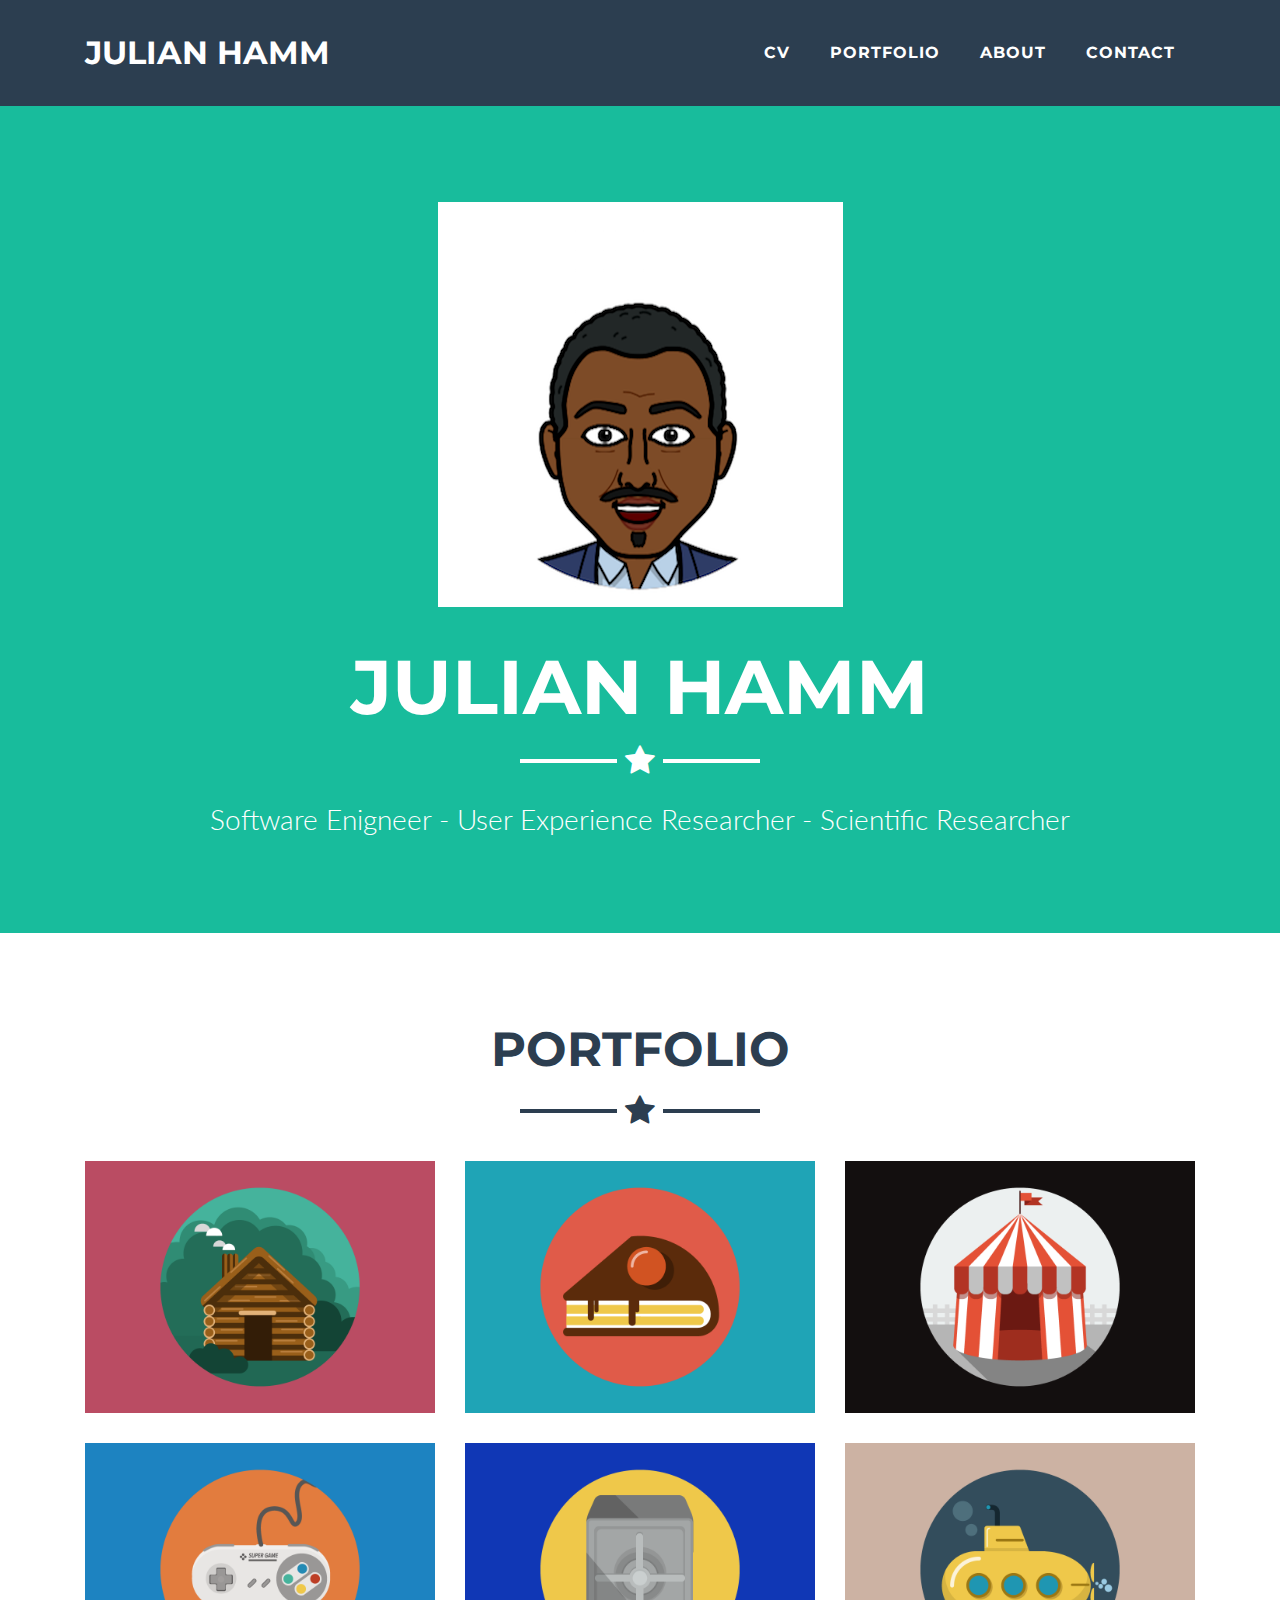
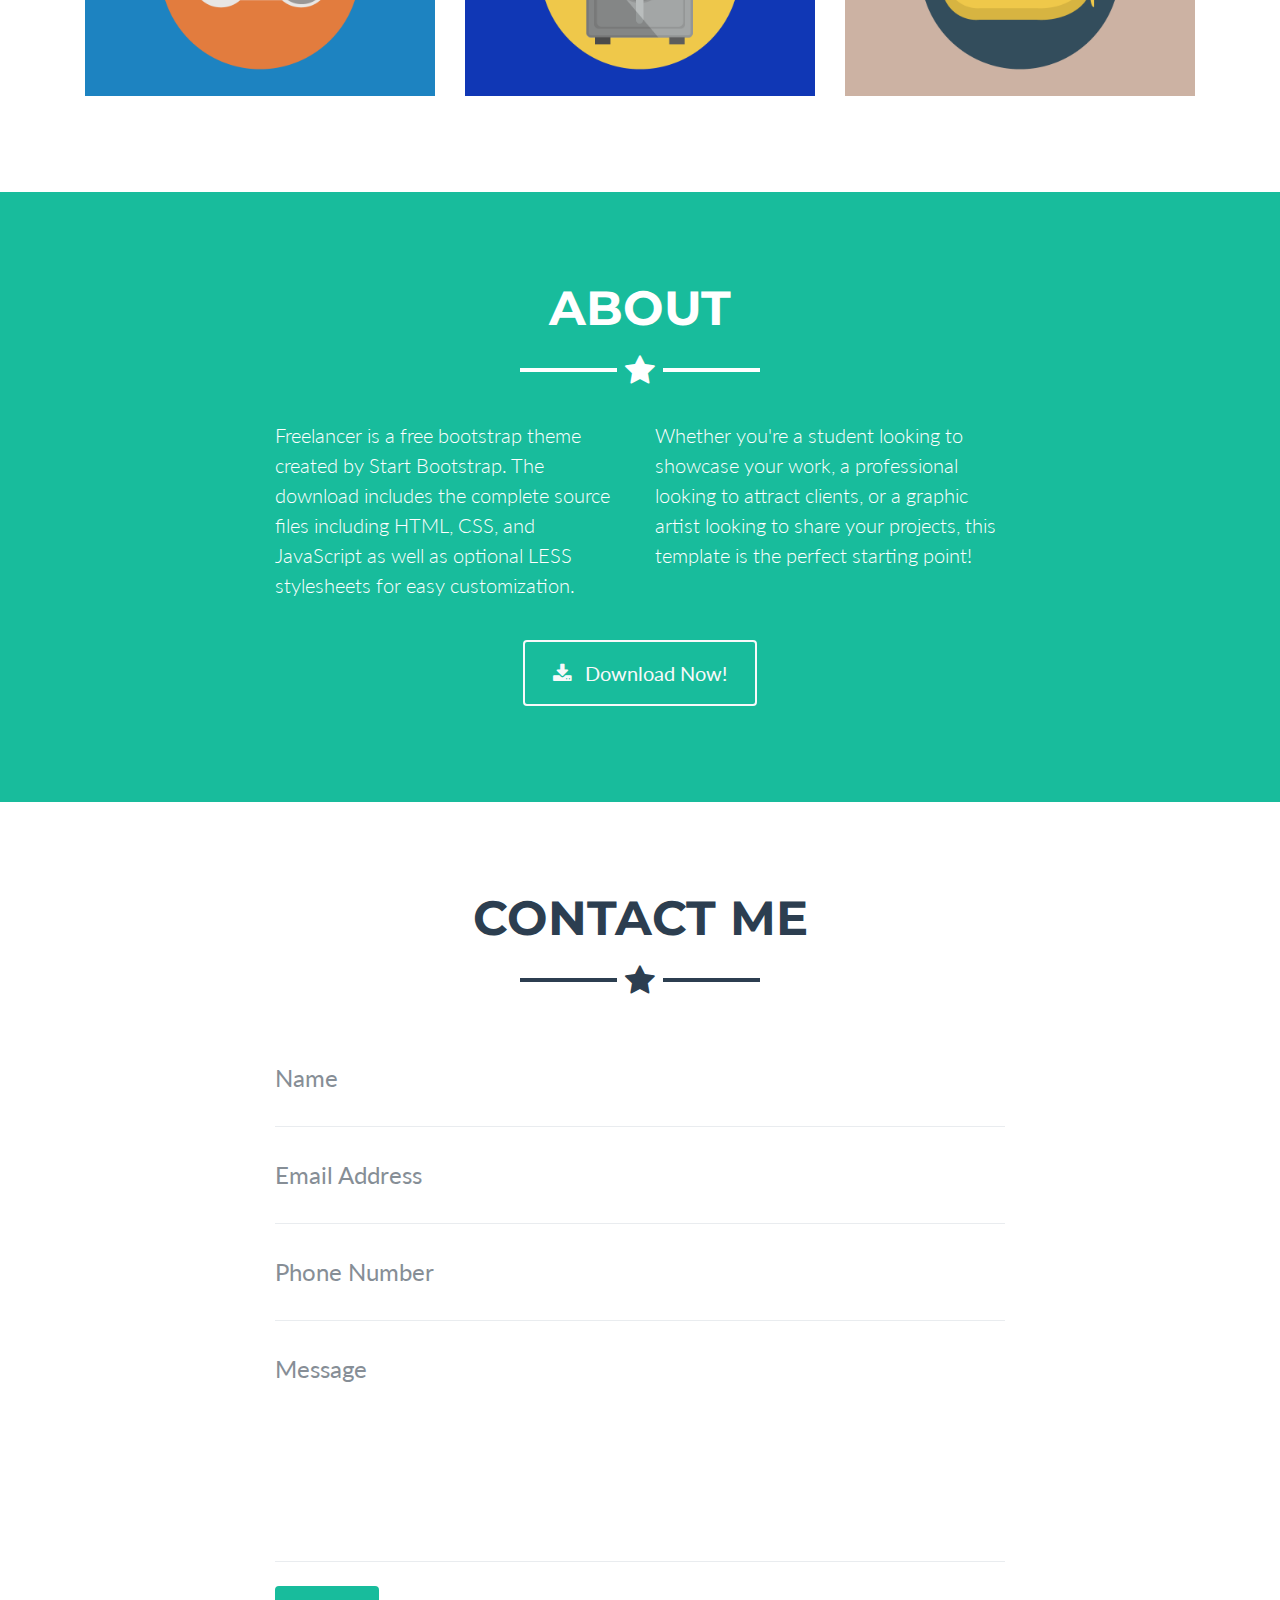
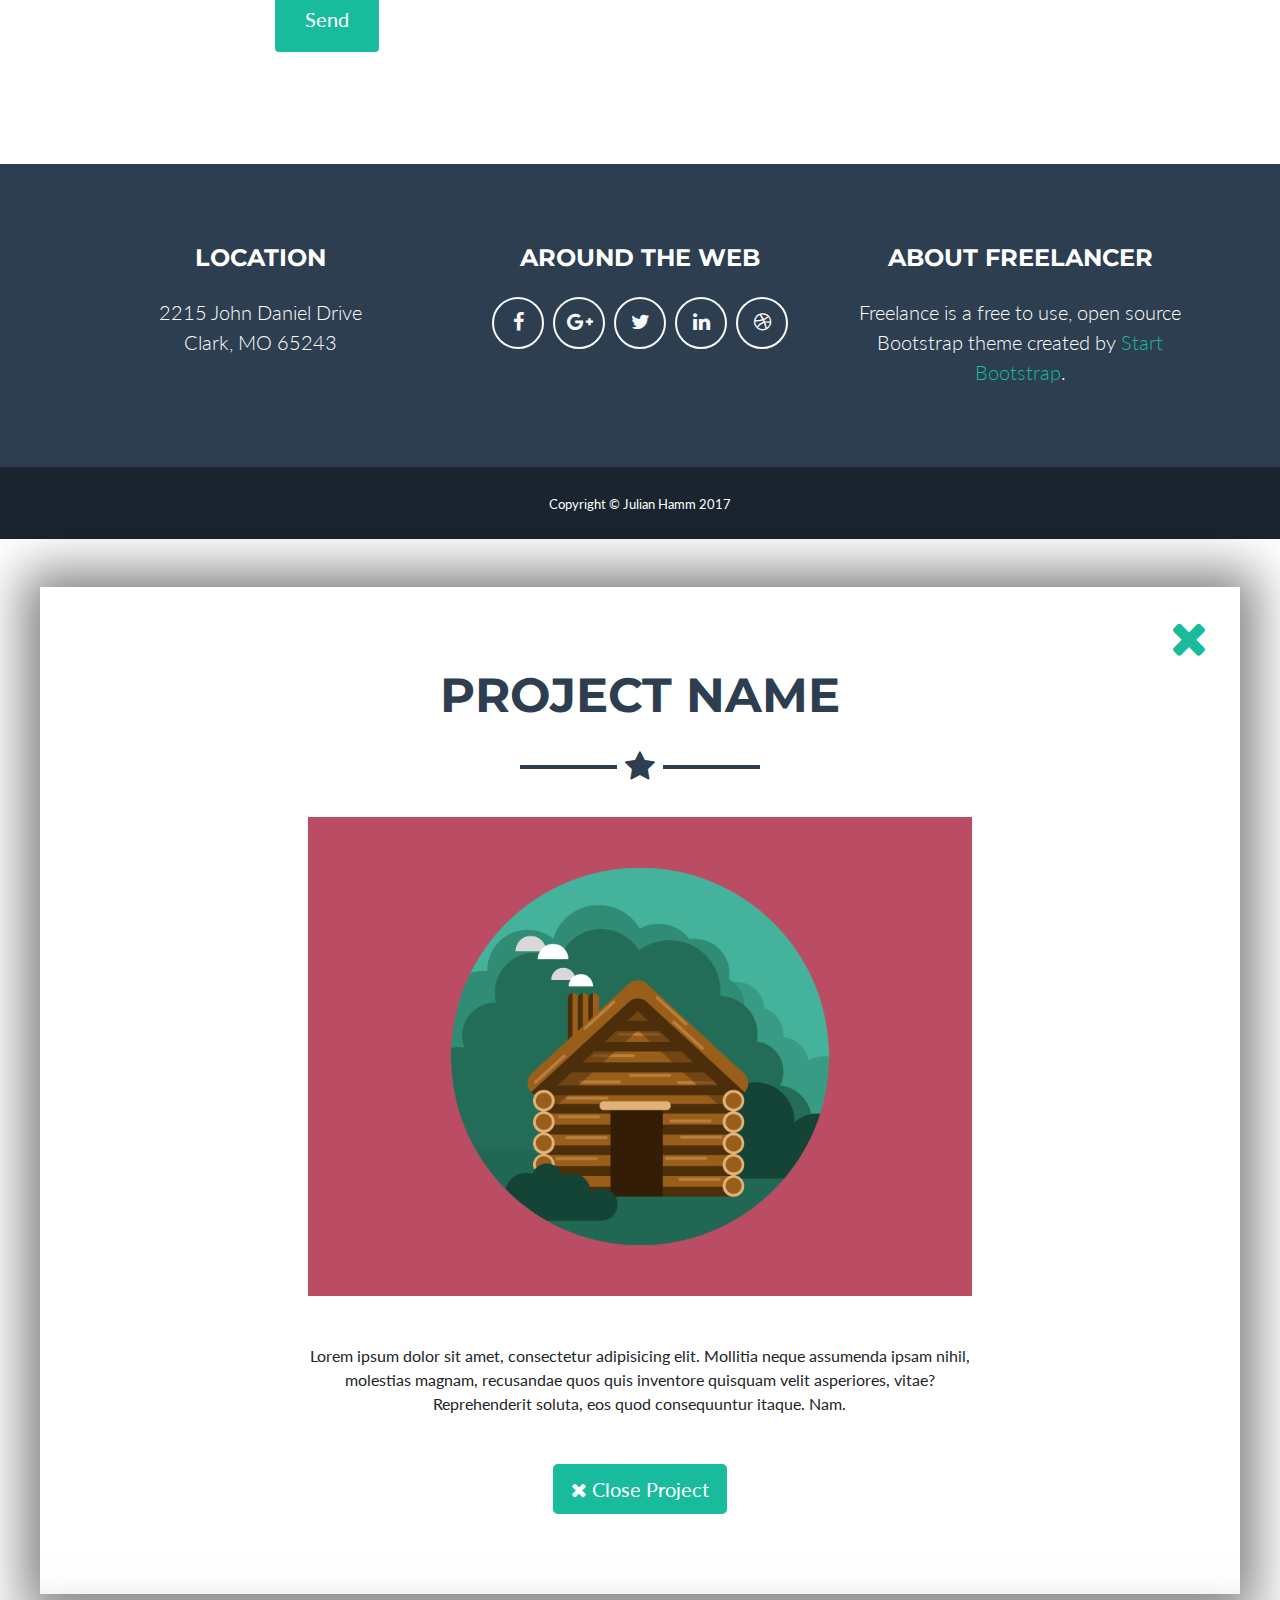
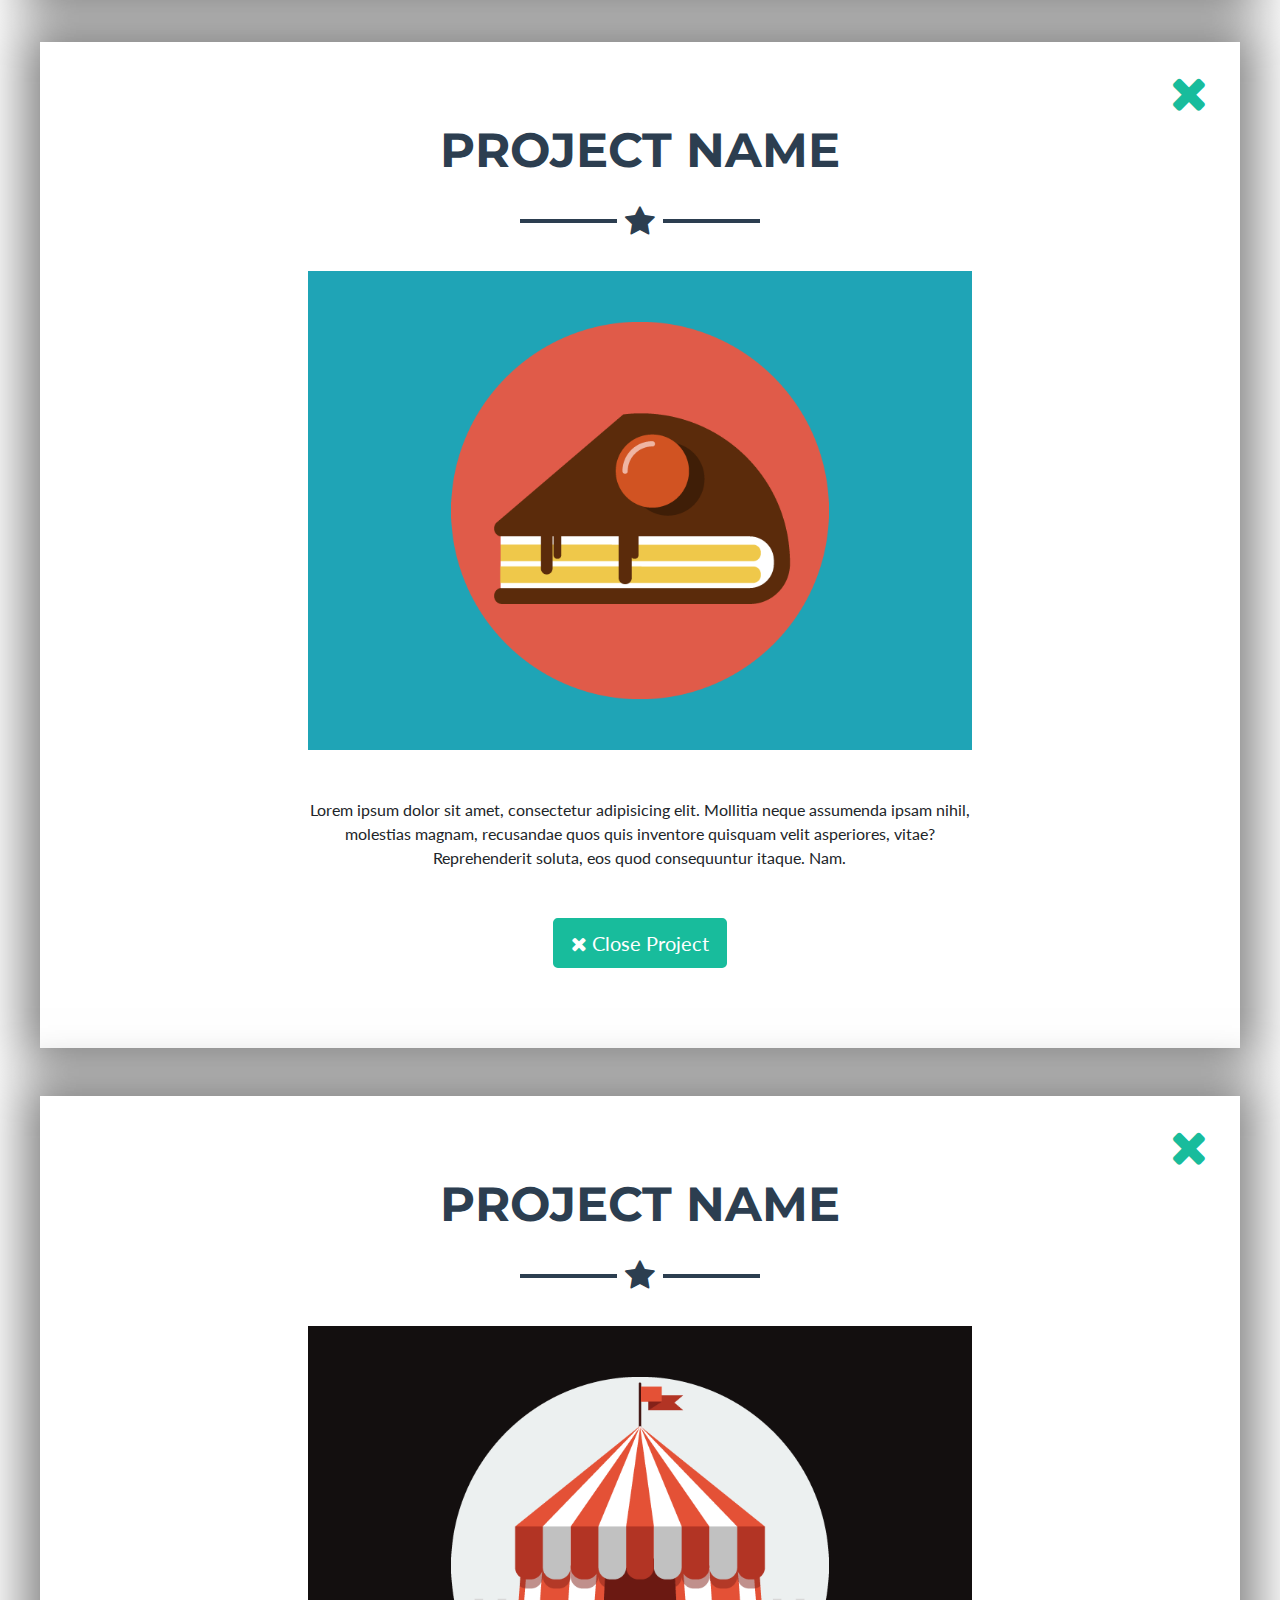
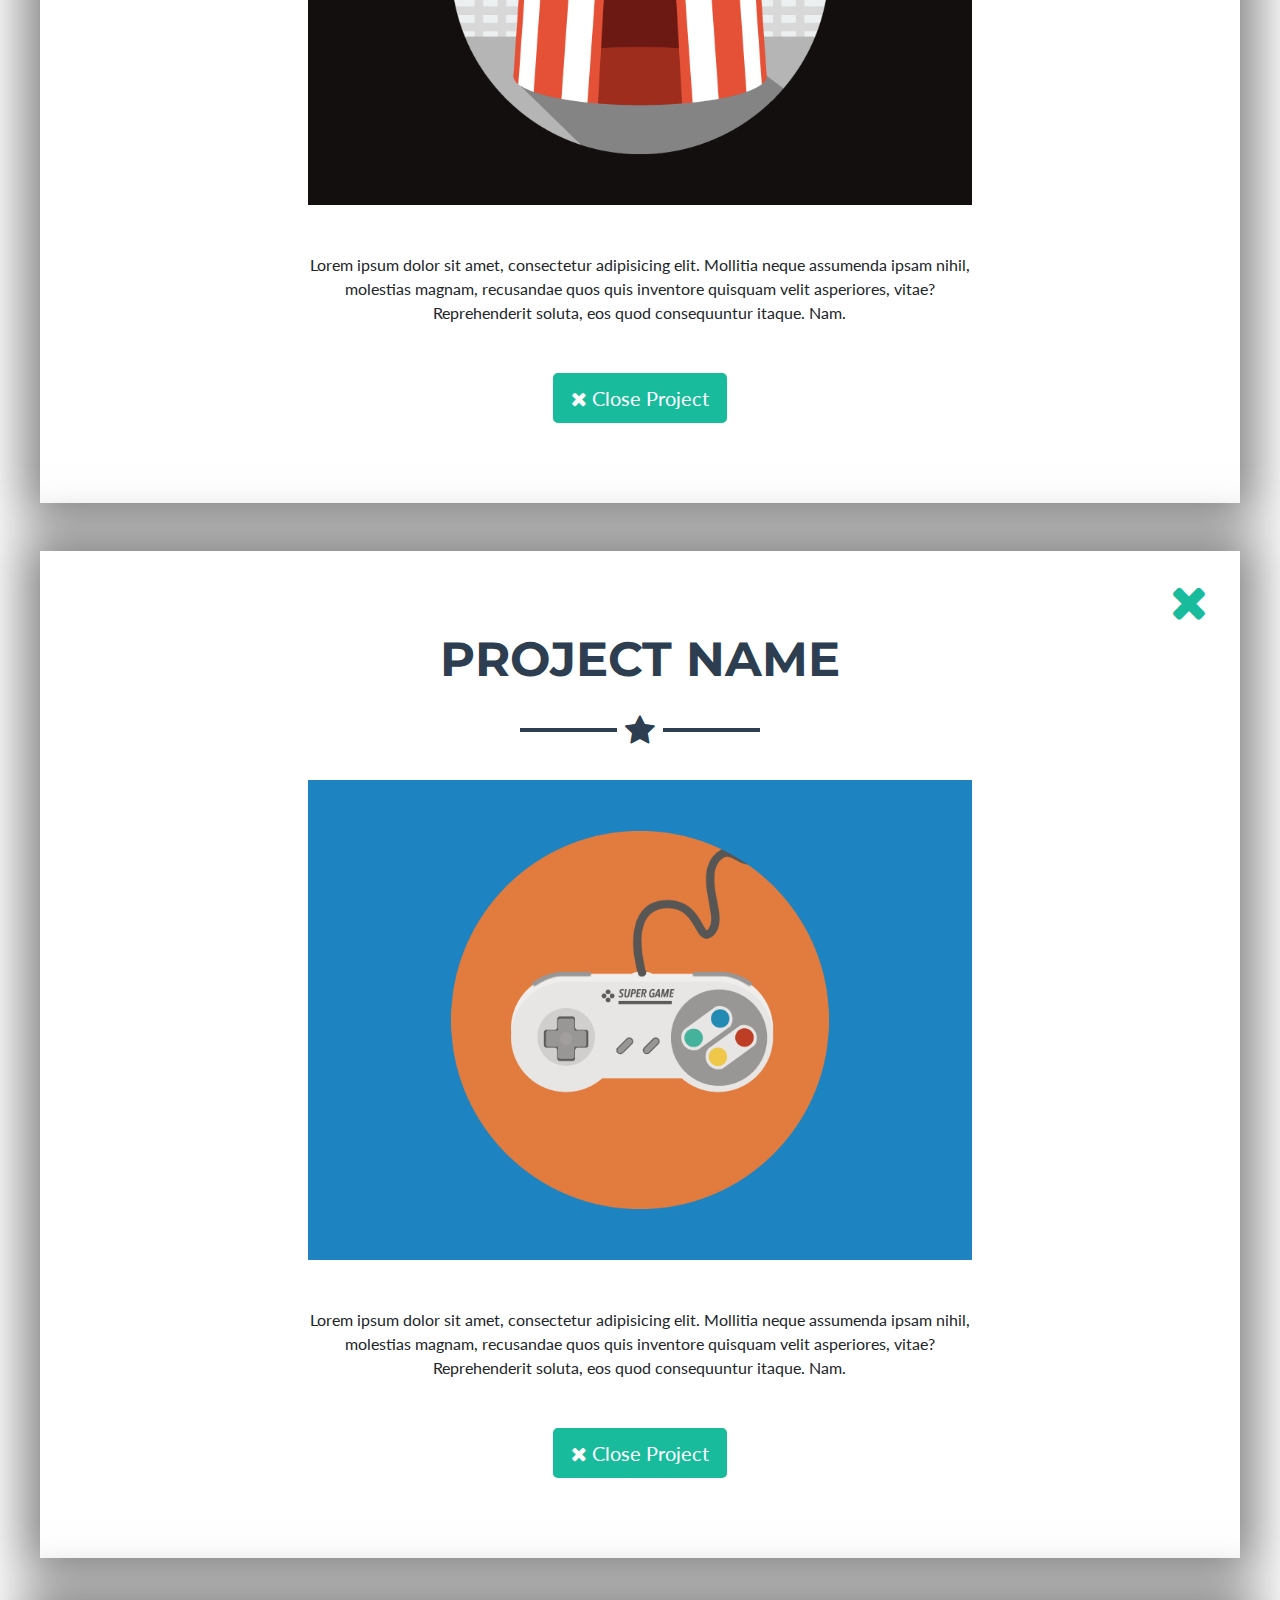
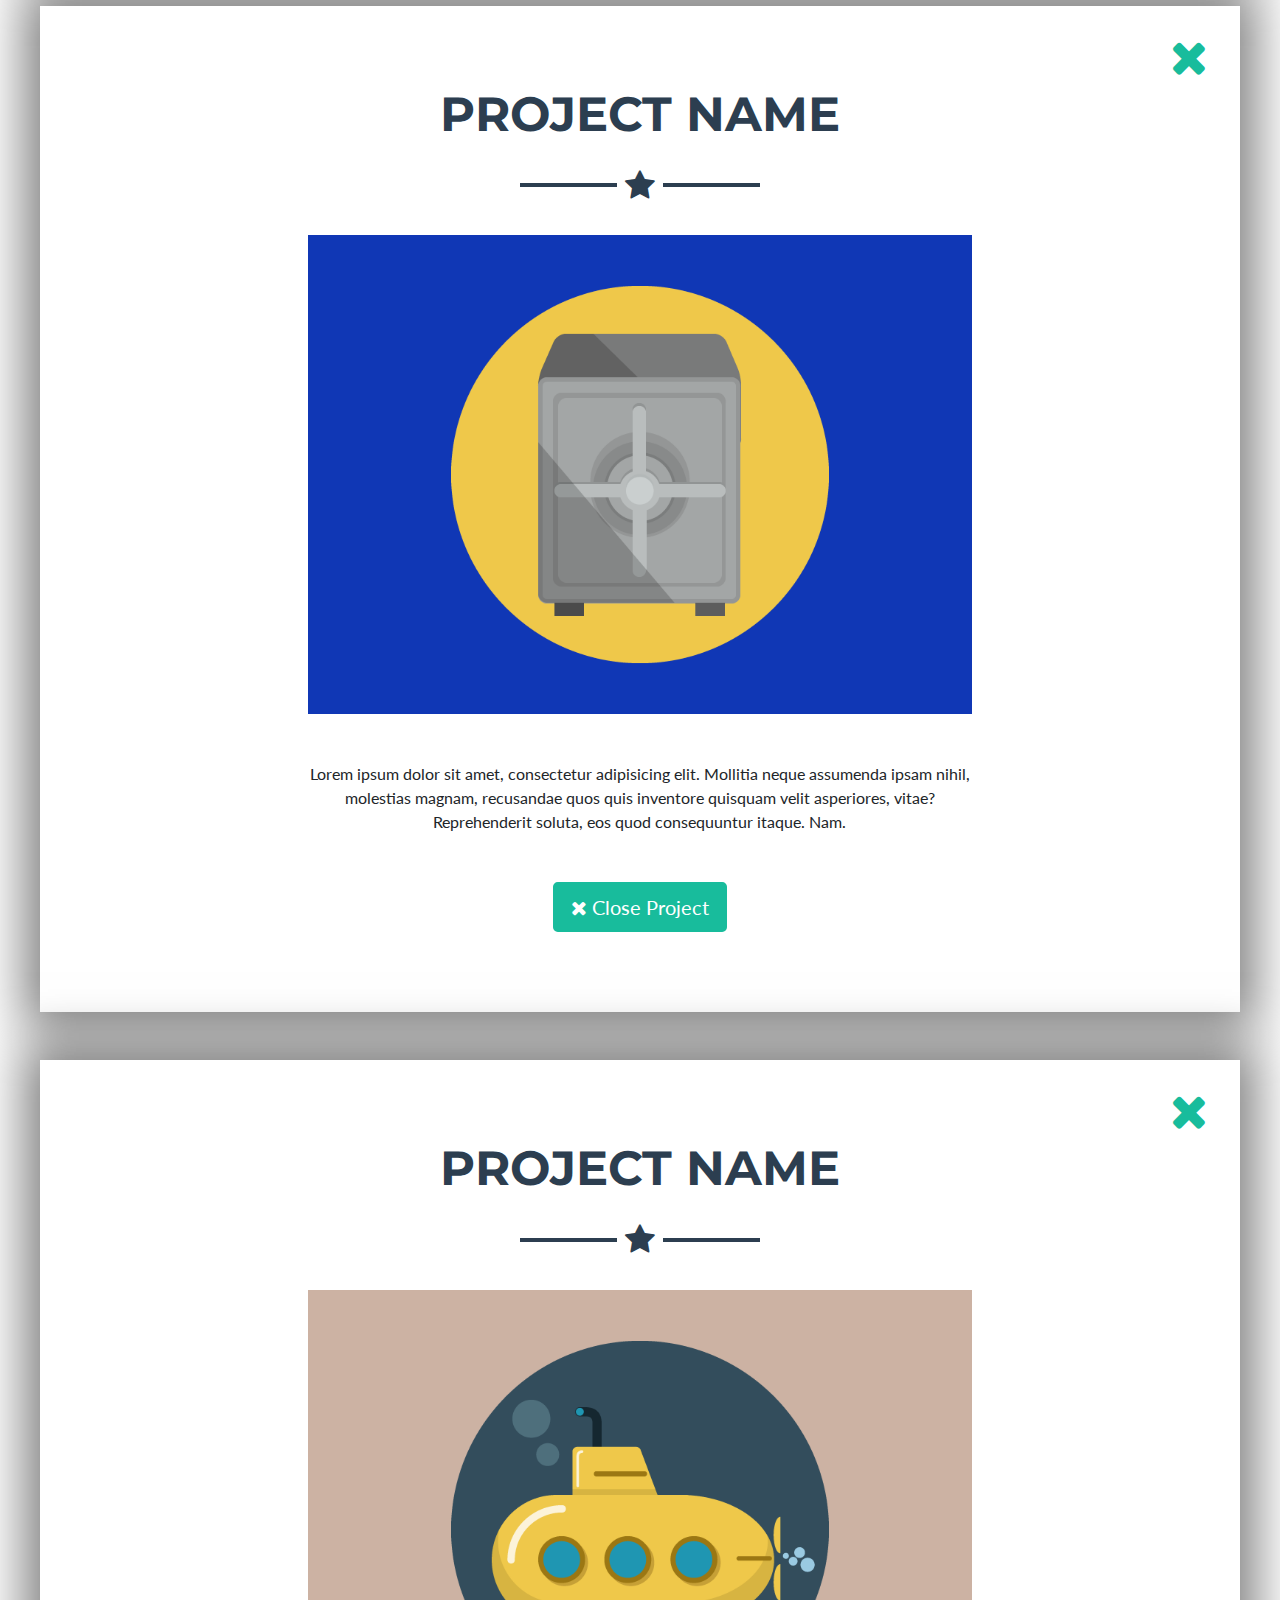
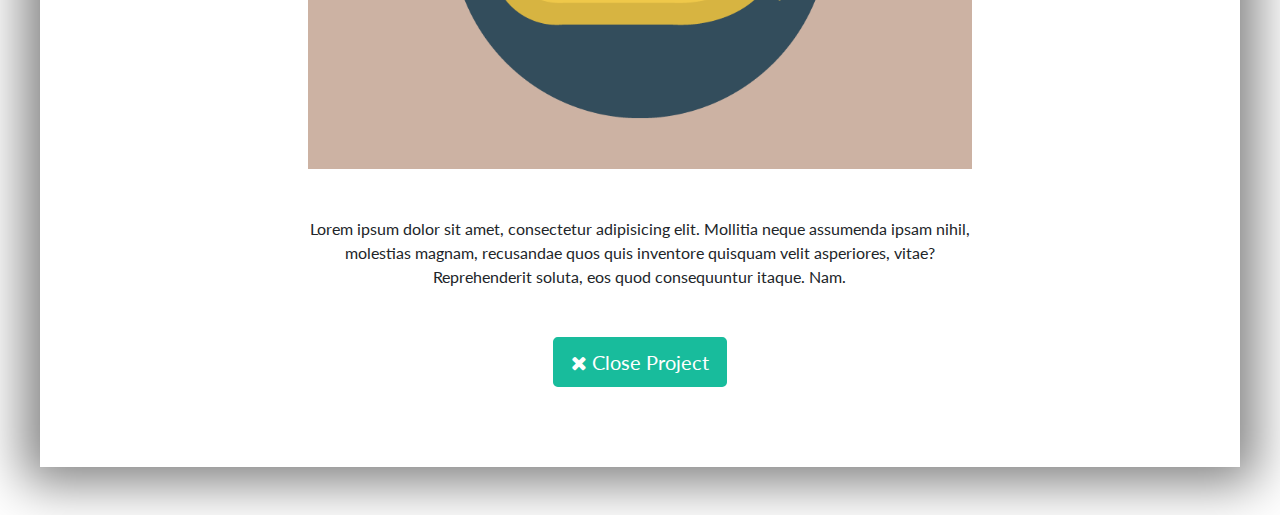
==== public_html/index.html @ d43ae8b7 "test" ====
<!DOCTYPE html>
<html lang="en">

  <head>

    <meta charset="utf-8">
    <meta name="viewport" content="width=device-width, initial-scale=1, shrink-to-fit=no">
    <meta name="description" content="">
    <meta name="author" content="">

    <title>Julian Hamm</title>

    <!-- Bootstrap core CSS -->
    <link href="vendor/bootstrap/css/bootstrap.min.css" rel="stylesheet">

    <!-- Custom fonts for this template -->
    <link href="vendor/font-awesome/css/font-awesome.min.css" rel="stylesheet" type="text/css">
    <link href="https://fonts.googleapis.com/css?family=Montserrat:400,700" rel="stylesheet" type="text/css">
    <link href="https://fonts.googleapis.com/css?family=Lato:400,700,400italic,700italic" rel="stylesheet" type="text/css">

    <!-- Plugin CSS -->
    <link href="vendor/magnific-popup/magnific-popup.css" rel="stylesheet" type="text/css">

    <!-- Custom styles for this template -->
    <link href="css/freelancer.min.css" rel="stylesheet">

  </head>

  <body id="page-top">

    <!-- Navigation -->
    <nav class="navbar navbar-expand-lg bg-secondary fixed-top text-uppercase" id="mainNav">
      <div class="container">
        <a class="navbar-brand js-scroll-trigger" href="#page-top">Julian Hamm</a>
        <button class="navbar-toggler navbar-toggler-right text-uppercase bg-primary text-white rounded" type="button" data-toggle="collapse" data-target="#navbarResponsive" aria-controls="navbarResponsive" aria-expanded="false" aria-label="Toggle navigation">
          Menu
          <i class="fa fa-bars"></i>
        </button>
        <div class="collapse navbar-collapse" id="navbarResponsive">
          <ul class="navbar-nav ml-auto">
			<li class="nav-item mx-0 mx-lg-1">
              <a class="nav-link py-3 px-0 px-lg-3 rounded js-scroll-trigger" href="CV.html">CV</a>
            </li>
            <li class="nav-item mx-0 mx-lg-1">
              <a class="nav-link py-3 px-0 px-lg-3 rounded js-scroll-trigger" href="#portfolio">Portfolio</a>
            </li>
            <li class="nav-item mx-0 mx-lg-1">
              <a class="nav-link py-3 px-0 px-lg-3 rounded js-scroll-trigger" href="#about">About</a>
            </li>
            <li class="nav-item mx-0 mx-lg-1">
              <a class="nav-link py-3 px-0 px-lg-3 rounded js-scroll-trigger" href="#contact">Contact</a>
            </li>
          </ul>
        </div>
      </div>
    </nav>

    <!-- Header -->
    <header class="masthead bg-primary text-white text-center">
      <div class="container">
        <img class="img-fluid mb-5 d-block mx-auto" src="img/jhamm.png" alt="">
        <h1 class="text-uppercase mb-0">Julian Hamm</h1>
        <hr class="star-light">
        <h2 class="font-weight-light mb-0">Software Enigneer - User Experience Researcher - Scientific Researcher</h2>
      </div>
    </header>

    <!-- Portfolio Grid Section -->
    <section class="portfolio" id="portfolio">
      <div class="container">
        <h2 class="text-center text-uppercase text-secondary mb-0">Portfolio</h2>
        <hr class="star-dark mb-5">
        <div class="row">
          <div class="col-md-6 col-lg-4">
            <a class="portfolio-item d-block mx-auto" href="#portfolio-modal-1">
              <div class="portfolio-item-caption d-flex position-absolute h-100 w-100">
                <div class="portfolio-item-caption-content my-auto w-100 text-center text-white">
                  <i class="fa fa-search-plus fa-3x"></i>
                </div>
              </div>
              <img class="img-fluid" src="img/portfolio/cabin.png" alt="">
            </a>
          </div>
          <div class="col-md-6 col-lg-4">
            <a class="portfolio-item d-block mx-auto" href="#portfolio-modal-2">
              <div class="portfolio-item-caption d-flex position-absolute h-100 w-100">
                <div class="portfolio-item-caption-content my-auto w-100 text-center text-white">
                  <i class="fa fa-search-plus fa-3x"></i>
                </div>
              </div>
              <img class="img-fluid" src="img/portfolio/cake.png" alt="">
            </a>
          </div>
          <div class="col-md-6 col-lg-4">
            <a class="portfolio-item d-block mx-auto" href="#portfolio-modal-3">
              <div class="portfolio-item-caption d-flex position-absolute h-100 w-100">
                <div class="portfolio-item-caption-content my-auto w-100 text-center text-white">
                  <i class="fa fa-search-plus fa-3x"></i>
                </div>
              </div>
              <img class="img-fluid" src="img/portfolio/circus.png" alt="">
            </a>
          </div>
          <div class="col-md-6 col-lg-4">
            <a class="portfolio-item d-block mx-auto" href="#portfolio-modal-4">
              <div class="portfolio-item-caption d-flex position-absolute h-100 w-100">
                <div class="portfolio-item-caption-content my-auto w-100 text-center text-white">
                  <i class="fa fa-search-plus fa-3x"></i>
                </div>
              </div>
              <img class="img-fluid" src="img/portfolio/game.png" alt="">
            </a>
          </div>
          <div class="col-md-6 col-lg-4">
            <a class="portfolio-item d-block mx-auto" href="#portfolio-modal-5">
              <div class="portfolio-item-caption d-flex position-absolute h-100 w-100">
                <div class="portfolio-item-caption-content my-auto w-100 text-center text-white">
                  <i class="fa fa-search-plus fa-3x"></i>
                </div>
              </div>
              <img class="img-fluid" src="img/portfolio/safe.png" alt="">
            </a>
          </div>
          <div class="col-md-6 col-lg-4">
            <a class="portfolio-item d-block mx-auto" href="#portfolio-modal-6">
              <div class="portfolio-item-caption d-flex position-absolute h-100 w-100">
                <div class="portfolio-item-caption-content my-auto w-100 text-center text-white">
                  <i class="fa fa-search-plus fa-3x"></i>
                </div>
              </div>
              <img class="img-fluid" src="img/portfolio/submarine.png" alt="">
            </a>
          </div>
        </div>
      </div>
    </section>

    <!-- About Section -->
    <section class="bg-primary text-white mb-0" id="about">
      <div class="container">
        <h2 class="text-center text-uppercase text-white">About</h2>
        <hr class="star-light mb-5">
        <div class="row">
          <div class="col-lg-4 ml-auto">
            <p class="lead">Freelancer is a free bootstrap theme created by Start Bootstrap. The download includes the complete source files including HTML, CSS, and JavaScript as well as optional LESS stylesheets for easy customization.</p>
          </div>
          <div class="col-lg-4 mr-auto">
            <p class="lead">Whether you're a student looking to showcase your work, a professional looking to attract clients, or a graphic artist looking to share your projects, this template is the perfect starting point!</p>
          </div>
        </div>
        <div class="text-center mt-4">
          <a class="btn btn-xl btn-outline-light" href="#">
            <i class="fa fa-download mr-2"></i>
            Download Now!
          </a>
        </div>
      </div>
    </section>

    <!-- Contact Section -->
    <section id="contact">
      <div class="container">
        <h2 class="text-center text-uppercase text-secondary mb-0">Contact Me</h2>
        <hr class="star-dark mb-5">
        <div class="row">
          <div class="col-lg-8 mx-auto">
            <!-- To configure the contact form email address, go to mail/contact_me.php and update the email address in the PHP file on line 19. -->
            <!-- The form should work on most web servers, but if the form is not working you may need to configure your web server differently. -->
            <form name="sentMessage" id="contactForm" novalidate="novalidate">
              <div class="control-group">
                <div class="form-group floating-label-form-group controls mb-0 pb-2">
                  <label>Name</label>
                  <input class="form-control" id="name" type="text" placeholder="Name" required="required" data-validation-required-message="Please enter your name.">
                  <p class="help-block text-danger"></p>
                </div>
              </div>
              <div class="control-group">
                <div class="form-group floating-label-form-group controls mb-0 pb-2">
                  <label>Email Address</label>
                  <input class="form-control" id="email" type="email" placeholder="Email Address" required="required" data-validation-required-message="Please enter your email address.">
                  <p class="help-block text-danger"></p>
                </div>
              </div>
              <div class="control-group">
                <div class="form-group floating-label-form-group controls mb-0 pb-2">
                  <label>Phone Number</label>
                  <input class="form-control" id="phone" type="tel" placeholder="Phone Number" required="required" data-validation-required-message="Please enter your phone number.">
                  <p class="help-block text-danger"></p>
                </div>
              </div>
              <div class="control-group">
                <div class="form-group floating-label-form-group controls mb-0 pb-2">
                  <label>Message</label>
                  <textarea class="form-control" id="message" rows="5" placeholder="Message" required="required" data-validation-required-message="Please enter a message."></textarea>
                  <p class="help-block text-danger"></p>
                </div>
              </div>
              <br>
              <div id="success"></div>
              <div class="form-group">
                <button type="submit" class="btn btn-primary btn-xl" id="sendMessageButton">Send</button>
              </div>
            </form>
          </div>
        </div>
      </div>
    </section>

    <!-- Footer -->
    <footer class="footer text-center">
      <div class="container">
        <div class="row">
          <div class="col-md-4 mb-5 mb-lg-0">
            <h4 class="text-uppercase mb-4">Location</h4>
            <p class="lead mb-0">2215 John Daniel Drive
              <br>Clark, MO 65243</p>
          </div>
          <div class="col-md-4 mb-5 mb-lg-0">
            <h4 class="text-uppercase mb-4">Around the Web</h4>
            <ul class="list-inline mb-0">
              <li class="list-inline-item">
                <a class="btn btn-outline-light btn-social text-center rounded-circle" href="#">
                  <i class="fa fa-fw fa-facebook"></i>
                </a>
              </li>
              <li class="list-inline-item">
                <a class="btn btn-outline-light btn-social text-center rounded-circle" href="#">
                  <i class="fa fa-fw fa-google-plus"></i>
                </a>
              </li>
              <li class="list-inline-item">
                <a class="btn btn-outline-light btn-social text-center rounded-circle" href="#">
                  <i class="fa fa-fw fa-twitter"></i>
                </a>
              </li>
              <li class="list-inline-item">
                <a class="btn btn-outline-light btn-social text-center rounded-circle" href="#">
                  <i class="fa fa-fw fa-linkedin"></i>
                </a>
              </li>
              <li class="list-inline-item">
                <a class="btn btn-outline-light btn-social text-center rounded-circle" href="#">
                  <i class="fa fa-fw fa-dribbble"></i>
                </a>
              </li>
            </ul>
          </div>
          <div class="col-md-4">
            <h4 class="text-uppercase mb-4">About Freelancer</h4>
            <p class="lead mb-0">Freelance is a free to use, open source Bootstrap theme created by
              <a href="http://startbootstrap.com">Start Bootstrap</a>.</p>
          </div>
        </div>
      </div>
    </footer>

    <div class="copyright py-4 text-center text-white">
      <div class="container">
        <small>Copyright &copy; Julian Hamm 2017</small>
      </div>
    </div>

    <!-- Scroll to Top Button (Only visible on small and extra-small screen sizes) -->
    <div class="scroll-to-top d-lg-none position-fixed ">
      <a class="js-scroll-trigger d-block text-center text-white rounded" href="#page-top">
        <i class="fa fa-chevron-up"></i>
      </a>
    </div>

    <!-- Portfolio Modals -->

    <!-- Portfolio Modal 1 -->
    <div class="portfolio-modal mfp-hide" id="portfolio-modal-1">
      <div class="portfolio-modal-dialog bg-white">
        <a class="close-button d-none d-md-block portfolio-modal-dismiss" href="#">
          <i class="fa fa-3x fa-times"></i>
        </a>
        <div class="container text-center">
          <div class="row">
            <div class="col-lg-8 mx-auto">
              <h2 class="text-secondary text-uppercase mb-0">Project Name</h2>
              <hr class="star-dark mb-5">
              <img class="img-fluid mb-5" src="img/portfolio/cabin.png" alt="">
              <p class="mb-5">Lorem ipsum dolor sit amet, consectetur adipisicing elit. Mollitia neque assumenda ipsam nihil, molestias magnam, recusandae quos quis inventore quisquam velit asperiores, vitae? Reprehenderit soluta, eos quod consequuntur itaque. Nam.</p>
              <a class="btn btn-primary btn-lg rounded-pill portfolio-modal-dismiss" href="#">
                <i class="fa fa-close"></i>
                Close Project</a>
            </div>
          </div>
        </div>
      </div>
    </div>

    <!-- Portfolio Modal 2 -->
    <div class="portfolio-modal mfp-hide" id="portfolio-modal-2">
      <div class="portfolio-modal-dialog bg-white">
        <a class="close-button d-none d-md-block portfolio-modal-dismiss" href="#">
          <i class="fa fa-3x fa-times"></i>
        </a>
        <div class="container text-center">
          <div class="row">
            <div class="col-lg-8 mx-auto">
              <h2 class="text-secondary text-uppercase mb-0">Project Name</h2>
              <hr class="star-dark mb-5">
              <img class="img-fluid mb-5" src="img/portfolio/cake.png" alt="">
              <p class="mb-5">Lorem ipsum dolor sit amet, consectetur adipisicing elit. Mollitia neque assumenda ipsam nihil, molestias magnam, recusandae quos quis inventore quisquam velit asperiores, vitae? Reprehenderit soluta, eos quod consequuntur itaque. Nam.</p>
              <a class="btn btn-primary btn-lg rounded-pill portfolio-modal-dismiss" href="#">
                <i class="fa fa-close"></i>
                Close Project</a>
            </div>
          </div>
        </div>
      </div>
    </div>

    <!-- Portfolio Modal 3 -->
    <div class="portfolio-modal mfp-hide" id="portfolio-modal-3">
      <div class="portfolio-modal-dialog bg-white">
        <a class="close-button d-none d-md-block portfolio-modal-dismiss" href="#">
          <i class="fa fa-3x fa-times"></i>
        </a>
        <div class="container text-center">
          <div class="row">
            <div class="col-lg-8 mx-auto">
              <h2 class="text-secondary text-uppercase mb-0">Project Name</h2>
              <hr class="star-dark mb-5">
              <img class="img-fluid mb-5" src="img/portfolio/circus.png" alt="">
              <p class="mb-5">Lorem ipsum dolor sit amet, consectetur adipisicing elit. Mollitia neque assumenda ipsam nihil, molestias magnam, recusandae quos quis inventore quisquam velit asperiores, vitae? Reprehenderit soluta, eos quod consequuntur itaque. Nam.</p>
              <a class="btn btn-primary btn-lg rounded-pill portfolio-modal-dismiss" href="#">
                <i class="fa fa-close"></i>
                Close Project</a>
            </div>
          </div>
        </div>
      </div>
    </div>

    <!-- Portfolio Modal 4 -->
    <div class="portfolio-modal mfp-hide" id="portfolio-modal-4">
      <div class="portfolio-modal-dialog bg-white">
        <a class="close-button d-none d-md-block portfolio-modal-dismiss" href="#">
          <i class="fa fa-3x fa-times"></i>
        </a>
        <div class="container text-center">
          <div class="row">
            <div class="col-lg-8 mx-auto">
              <h2 class="text-secondary text-uppercase mb-0">Project Name</h2>
              <hr class="star-dark mb-5">
              <img class="img-fluid mb-5" src="img/portfolio/game.png" alt="">
              <p class="mb-5">Lorem ipsum dolor sit amet, consectetur adipisicing elit. Mollitia neque assumenda ipsam nihil, molestias magnam, recusandae quos quis inventore quisquam velit asperiores, vitae? Reprehenderit soluta, eos quod consequuntur itaque. Nam.</p>
              <a class="btn btn-primary btn-lg rounded-pill portfolio-modal-dismiss" href="#">
                <i class="fa fa-close"></i>
                Close Project</a>
            </div>
          </div>
        </div>
      </div>
    </div>

    <!-- Portfolio Modal 5 -->
    <div class="portfolio-modal mfp-hide" id="portfolio-modal-5">
      <div class="portfolio-modal-dialog bg-white">
        <a class="close-button d-none d-md-block portfolio-modal-dismiss" href="#">
          <i class="fa fa-3x fa-times"></i>
        </a>
        <div class="container text-center">
          <div class="row">
            <div class="col-lg-8 mx-auto">
              <h2 class="text-secondary text-uppercase mb-0">Project Name</h2>
              <hr class="star-dark mb-5">
              <img class="img-fluid mb-5" src="img/portfolio/safe.png" alt="">
              <p class="mb-5">Lorem ipsum dolor sit amet, consectetur adipisicing elit. Mollitia neque assumenda ipsam nihil, molestias magnam, recusandae quos quis inventore quisquam velit asperiores, vitae? Reprehenderit soluta, eos quod consequuntur itaque. Nam.</p>
              <a class="btn btn-primary btn-lg rounded-pill portfolio-modal-dismiss" href="#">
                <i class="fa fa-close"></i>
                Close Project</a>
            </div>
          </div>
        </div>
      </div>
    </div>

    <!-- Portfolio Modal 6 -->
    <div class="portfolio-modal mfp-hide" id="portfolio-modal-6">
      <div class="portfolio-modal-dialog bg-white">
        <a class="close-button d-none d-md-block portfolio-modal-dismiss" href="#">
          <i class="fa fa-3x fa-times"></i>
        </a>
        <div class="container text-center">
          <div class="row">
            <div class="col-lg-8 mx-auto">
              <h2 class="text-secondary text-uppercase mb-0">Project Name</h2>
              <hr class="star-dark mb-5">
              <img class="img-fluid mb-5" src="img/portfolio/submarine.png" alt="">
              <p class="mb-5">Lorem ipsum dolor sit amet, consectetur adipisicing elit. Mollitia neque assumenda ipsam nihil, molestias magnam, recusandae quos quis inventore quisquam velit asperiores, vitae? Reprehenderit soluta, eos quod consequuntur itaque. Nam.</p>
              <a class="btn btn-primary btn-lg rounded-pill portfolio-modal-dismiss" href="#">
                <i class="fa fa-close"></i>
                Close Project</a>
            </div>
          </div>
        </div>
      </div>
    </div>

    <!-- Bootstrap core JavaScript -->
    <script src="vendor/jquery/jquery.min.js"></script>
    <script src="vendor/bootstrap/js/bootstrap.bundle.min.js"></script>

    <!-- Plugin JavaScript -->
    <script src="vendor/jquery-easing/jquery.easing.min.js"></script>
    <script src="vendor/magnific-popup/jquery.magnific-popup.min.js"></script>

    <!-- Contact Form JavaScript -->
    <script src="js/jqBootstrapValidation.js"></script>
    <script src="js/contact_me.js"></script>

    <!-- Custom scripts for this template -->
    <script src="js/freelancer.min.js"></script>

  </body>

</html>
---- public_html/css/freelancer.min.css ----
/*!
 * Start Bootstrap - Freelancer v4.0.0-beta.2 (https://startbootstrap.com/template-overviews/freelancer)
 * Copyright 2013-2017 Start Bootstrap
 * Licensed under MIT (https://github.com/BlackrockDigital/startbootstrap-freelancer/blob/master/LICENSE)
 */body{font-family:Lato}h1,h2,h3,h4,h5,h6{font-weight:700;font-family:Montserrat}hr.star-dark,hr.star-light{max-width:15rem;padding:0;text-align:center;border:none;border-top:solid .25rem;margin-top:2.5rem;margin-bottom:2.5rem}hr.star-dark:after,hr.star-light:after{position:relative;top:-.8em;display:inline-block;padding:0 .25em;content:'\f005';font-family:FontAwesome;font-size:2em}hr.star-light{border-color:#fff}hr.star-light:after{color:#fff;background-color:#18bc9c}hr.star-dark{border-color:#2c3e50}hr.star-dark:after{color:#2c3e50;background-color:#fff}section{padding:6rem 0}section h2{font-size:2.25rem;line-height:2rem}@media (min-width:992px){section h2{font-size:3rem;line-height:2.5rem}}.btn-xl{padding:1rem 1.75rem;font-size:1.25rem}.btn-social{width:3.25rem;height:3.25rem;font-size:1.25rem;line-height:2rem}.scroll-to-top{z-index:1042;right:1rem;bottom:1rem;display:none}.scroll-to-top a{width:3.5rem;height:3.5rem;background-color:rgba(33,37,41,.5);line-height:3.1rem}#mainNav{padding-top:1rem;padding-bottom:1rem;font-weight:700;font-family:Montserrat}#mainNav .navbar-brand{color:#fff}#mainNav .navbar-nav{margin-top:1rem;letter-spacing:.0625rem}#mainNav .navbar-nav li.nav-item a.nav-link{color:#fff}#mainNav .navbar-nav li.nav-item a.nav-link:hover{color:#18bc9c}#mainNav .navbar-nav li.nav-item a.nav-link:active,#mainNav .navbar-nav li.nav-item a.nav-link:focus{color:#fff}#mainNav .navbar-nav li.nav-item a.nav-link.active{color:#18bc9c}#mainNav .navbar-toggler{font-size:80%;padding:.8rem}@media (min-width:992px){#mainNav{padding-top:1.5rem;padding-bottom:1.5rem;-webkit-transition:padding-top .3s,padding-bottom .3s;-moz-transition:padding-top .3s,padding-bottom .3s;transition:padding-top .3s,padding-bottom .3s}#mainNav .navbar-brand{font-size:2em;-webkit-transition:font-size .3s;-moz-transition:font-size .3s;transition:font-size .3s}#mainNav .navbar-nav{margin-top:0}#mainNav .navbar-nav>li.nav-item>a.nav-link.active{color:#fff;background:#18bc9c}#mainNav .navbar-nav>li.nav-item>a.nav-link.active:active,#mainNav .navbar-nav>li.nav-item>a.nav-link.active:focus,#mainNav .navbar-nav>li.nav-item>a.nav-link.active:hover{color:#fff;background:#18bc9c}#mainNav.navbar-shrink{padding-top:.5rem;padding-bottom:.5rem}#mainNav.navbar-shrink .navbar-brand{font-size:1.5em}}header.masthead{padding-top:calc(6rem + 72px);padding-bottom:6rem}header.masthead h1{font-size:3rem;line-height:3rem}header.masthead h2{font-size:1.3rem;font-family:Lato}@media (min-width:992px){header.masthead{padding-top:calc(6rem + 106px);padding-bottom:6rem}header.masthead h1{font-size:4.75em;line-height:4rem}header.masthead h2{font-size:1.75em}}.portfolio{margin-bottom:-15px}.portfolio .portfolio-item{position:relative;display:block;max-width:25rem;margin-bottom:15px}.portfolio .portfolio-item .portfolio-item-caption{-webkit-transition:all ease .5s;-moz-transition:all ease .5s;transition:all ease .5s;opacity:0;background-color:rgba(24,188,156,.9)}.portfolio .portfolio-item .portfolio-item-caption:hover{opacity:1}.portfolio .portfolio-item .portfolio-item-caption .portfolio-item-caption-content{font-size:1.5rem}@media (min-width:576px){.portfolio{margin-bottom:-30px}.portfolio .portfolio-item{margin-bottom:30px}}.portfolio-modal .portfolio-modal-dialog{padding:3rem 1rem;min-height:calc(100vh - 2rem);margin:1rem calc(1rem - 8px);position:relative;z-index:2;-moz-box-shadow:0 0 3rem 1rem rgba(0,0,0,.5);-webkit-box-shadow:0 0 3rem 1rem rgba(0,0,0,.5);box-shadow:0 0 3rem 1rem rgba(0,0,0,.5)}.portfolio-modal .portfolio-modal-dialog .close-button{position:absolute;top:2rem;right:2rem}.portfolio-modal .portfolio-modal-dialog .close-button i{line-height:38px}.portfolio-modal .portfolio-modal-dialog h2{font-size:2rem}@media (min-width:768px){.portfolio-modal .portfolio-modal-dialog{min-height:100vh;padding:5rem;margin:3rem calc(3rem - 8px)}.portfolio-modal .portfolio-modal-dialog h2{font-size:3rem}}.floating-label-form-group{position:relative;border-bottom:1px solid #e9ecef}.floating-label-form-group input,.floating-label-form-group textarea{font-size:1.5em;position:relative;z-index:1;padding-right:0;padding-left:0;resize:none;border:none;border-radius:0;background:0 0;box-shadow:none!important}.floating-label-form-group label{font-size:.85em;line-height:1.764705882em;position:relative;z-index:0;top:2em;display:block;margin:0;-webkit-transition:top .3s ease,opacity .3s ease;-moz-transition:top .3s ease,opacity .3s ease;-ms-transition:top .3s ease,opacity .3s ease;transition:top .3s ease,opacity .3s ease;vertical-align:middle;vertical-align:baseline;opacity:0}.floating-label-form-group:not(:first-child){padding-left:14px;border-left:1px solid #e9ecef}.floating-label-form-group-with-value label{top:0;opacity:1}.floating-label-form-group-with-focus label{color:#18bc9c}form .row:first-child .floating-label-form-group{border-top:1px solid #e9ecef}.footer{padding-top:5rem;padding-bottom:5rem;background-color:#2c3e50;color:#fff}.copyright{background-color:#1a252f}a{color:#18bc9c}a:active,a:focus,a:hover{color:#128f76}.btn{border-width:2px}.bg-primary{background-color:#18bc9c!important}.bg-secondary{background-color:#2c3e50!important}.text-primary{color:#18bc9c!important}.text-secondary{color:#2c3e50!important}.btn-primary{background-color:#18bc9c;border-color:#18bc9c}.btn-primary:active,.btn-primary:focus,.btn-primary:hover{background-color:#128f76;border-color:#128f76}.btn-secondary{background-color:#2c3e50;border-color:#2c3e50}.btn-secondary:active,.btn-secondary:focus,.btn-secondary:hover{background-color:#1a252f;border-color:#1a252f}
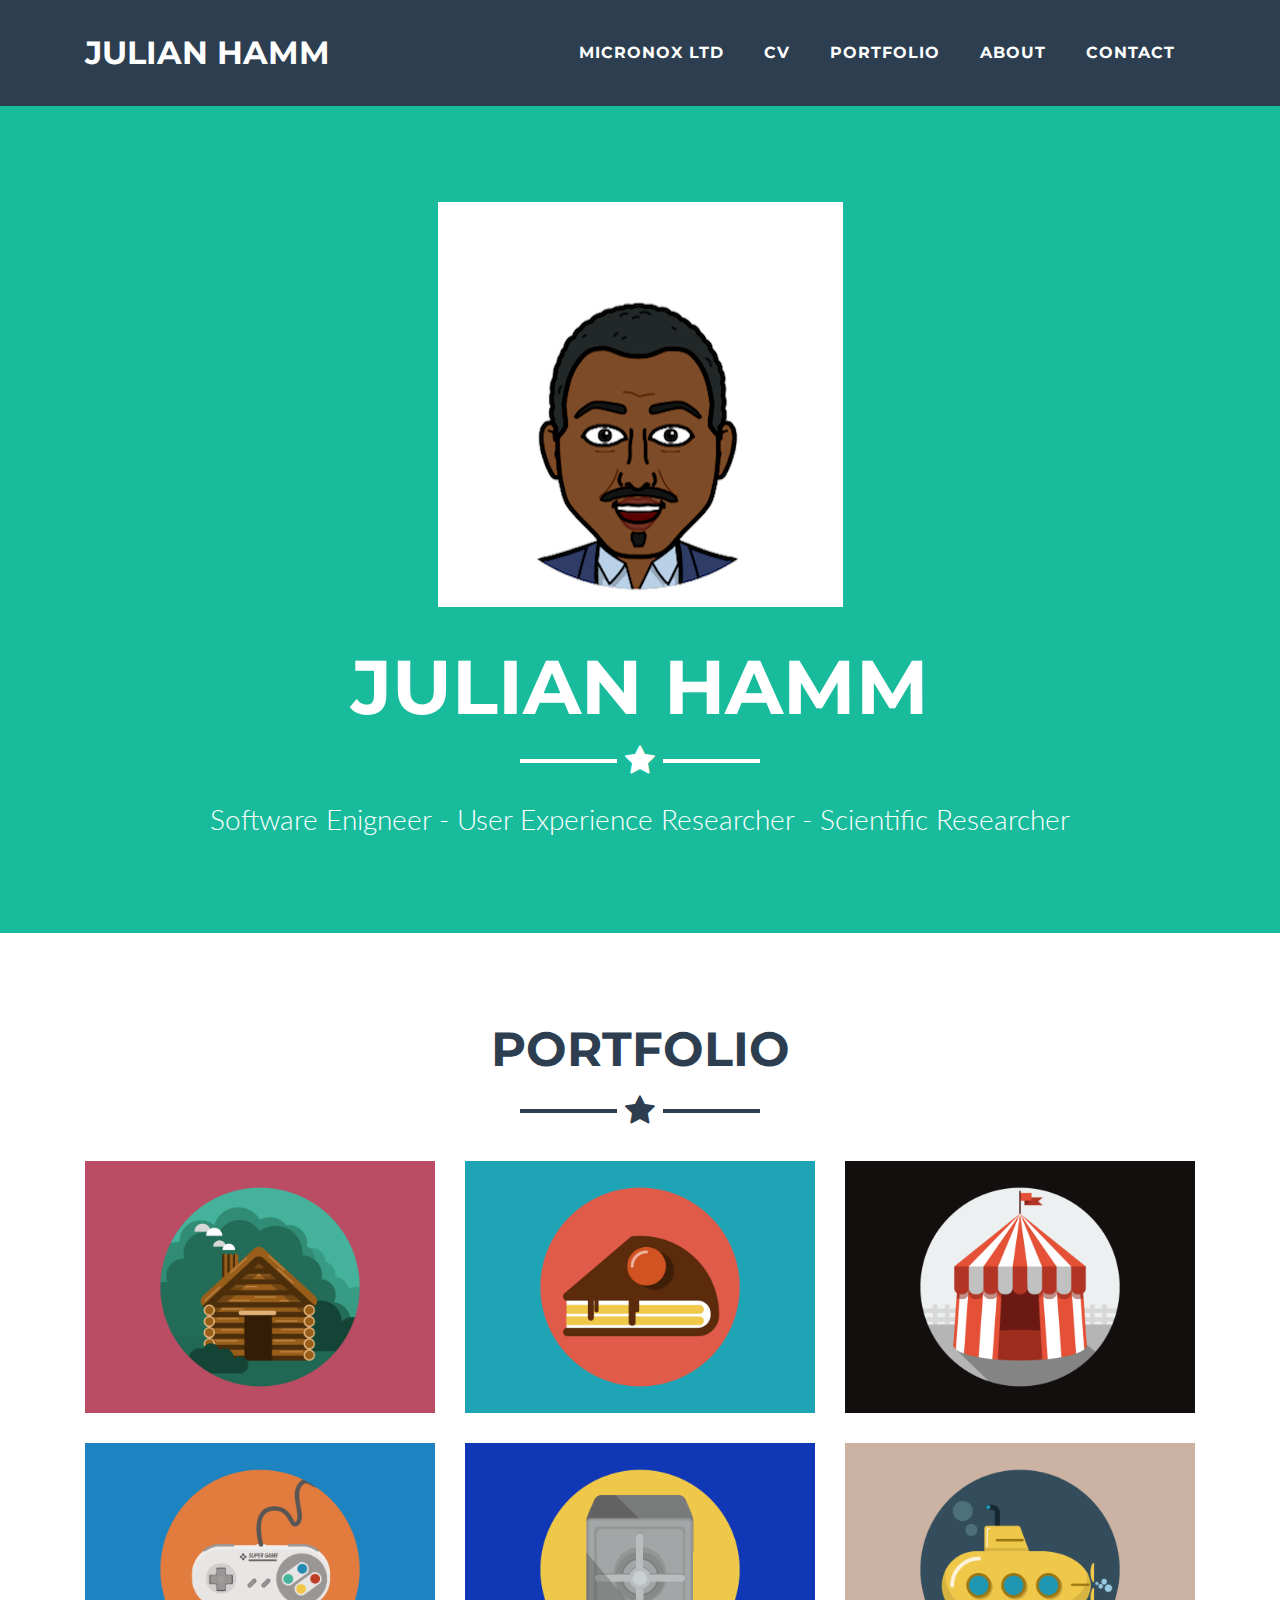
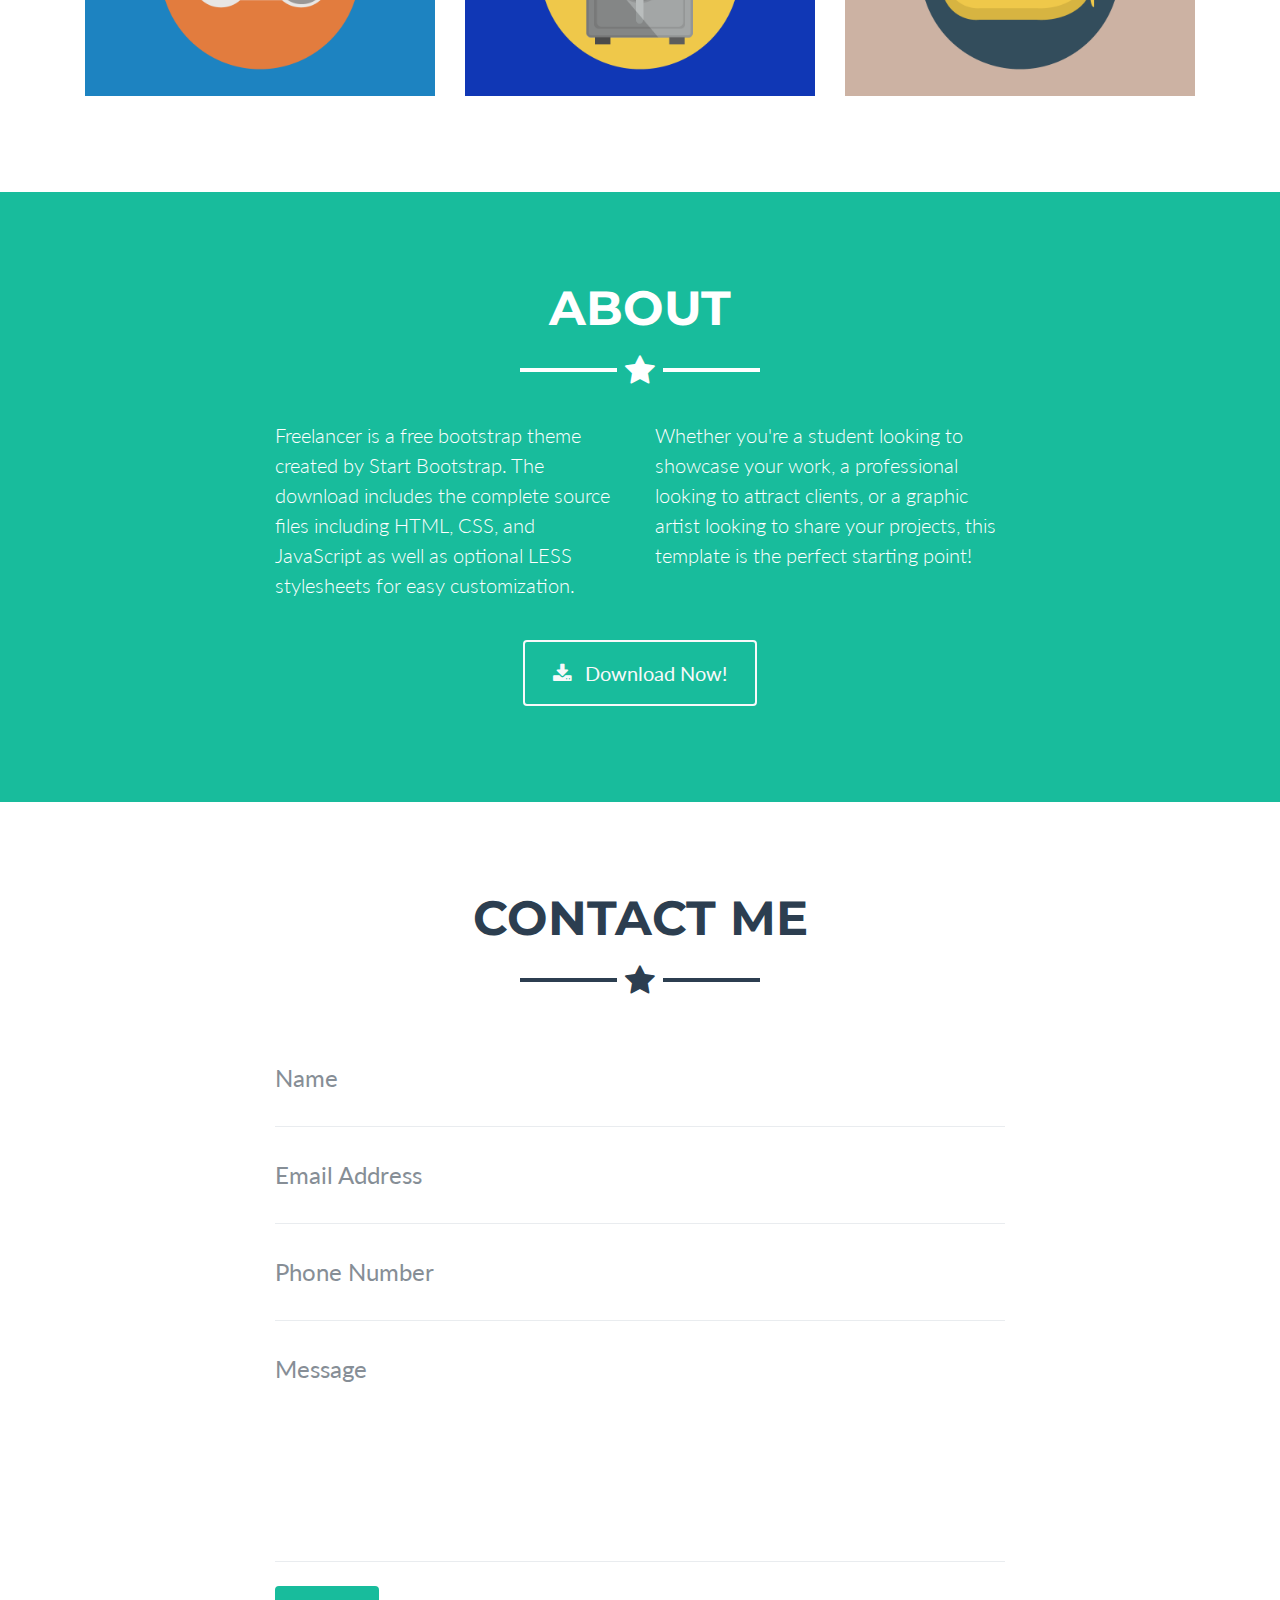
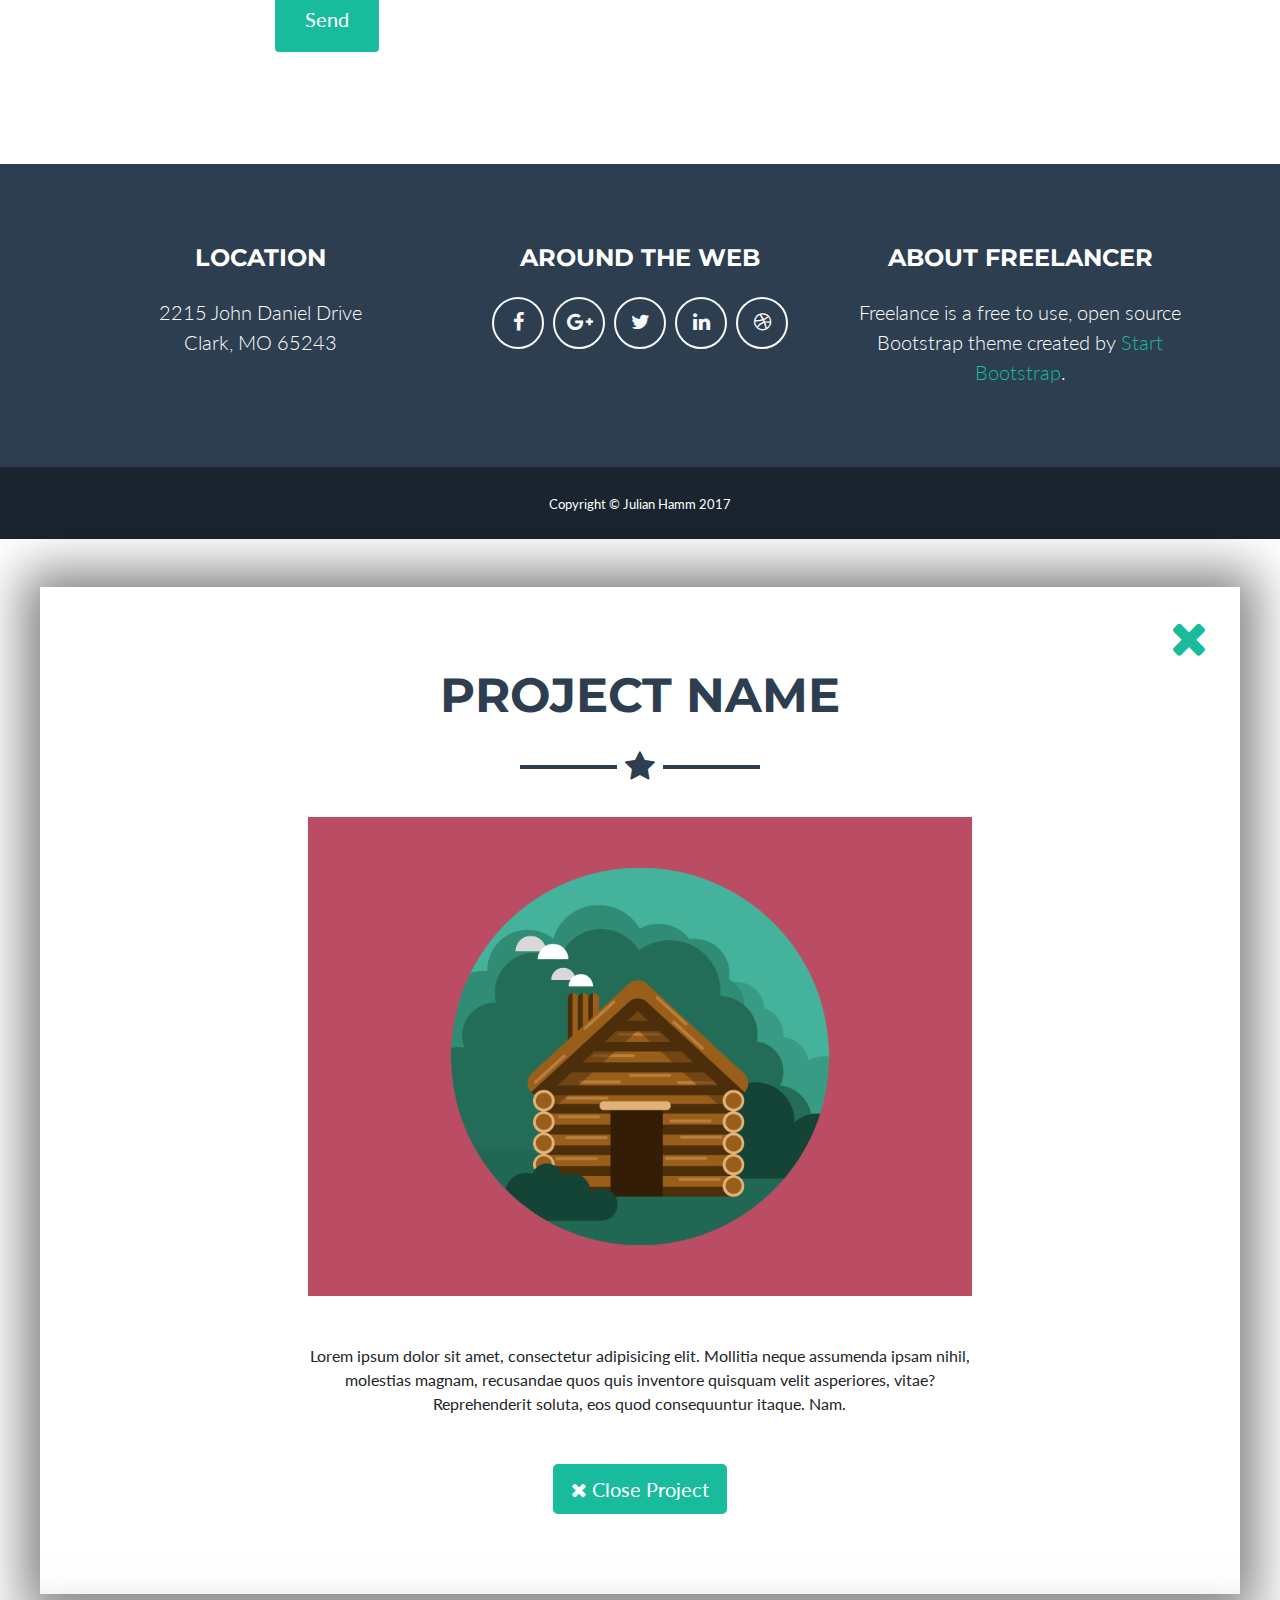
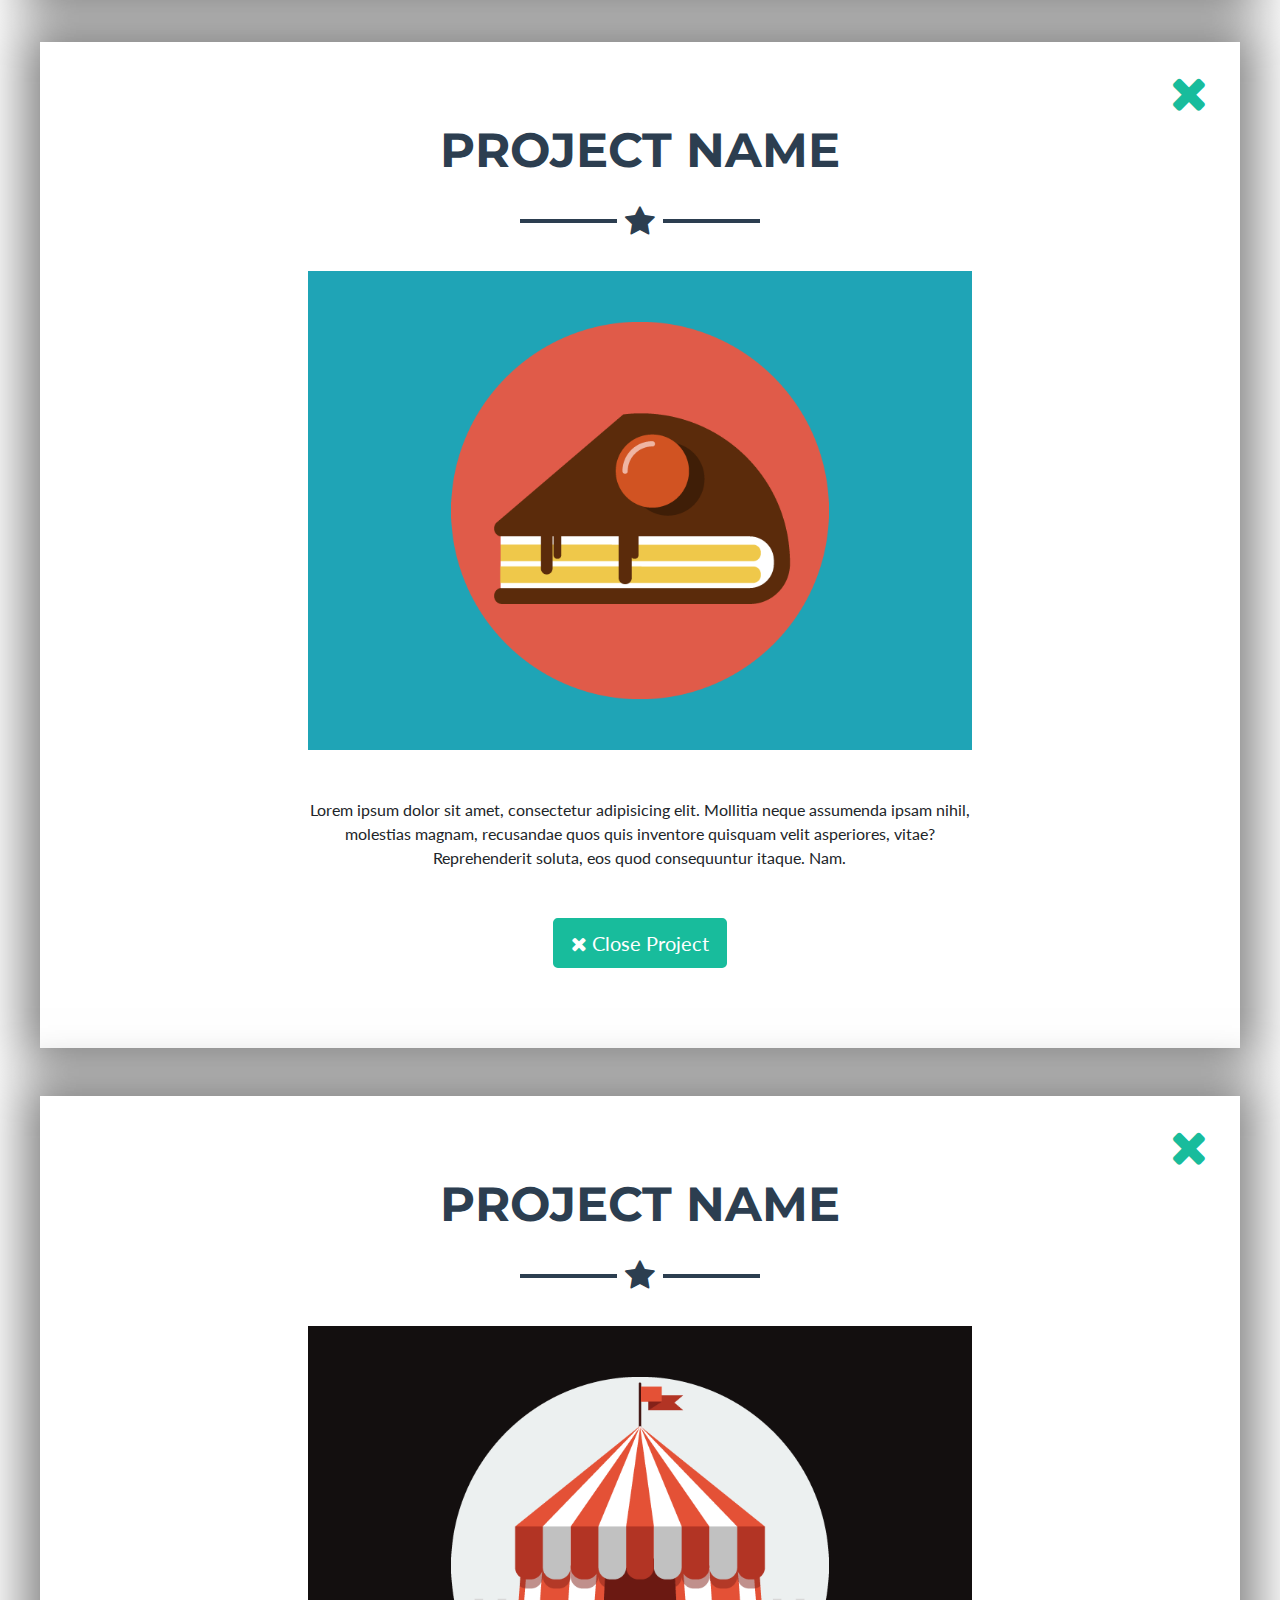
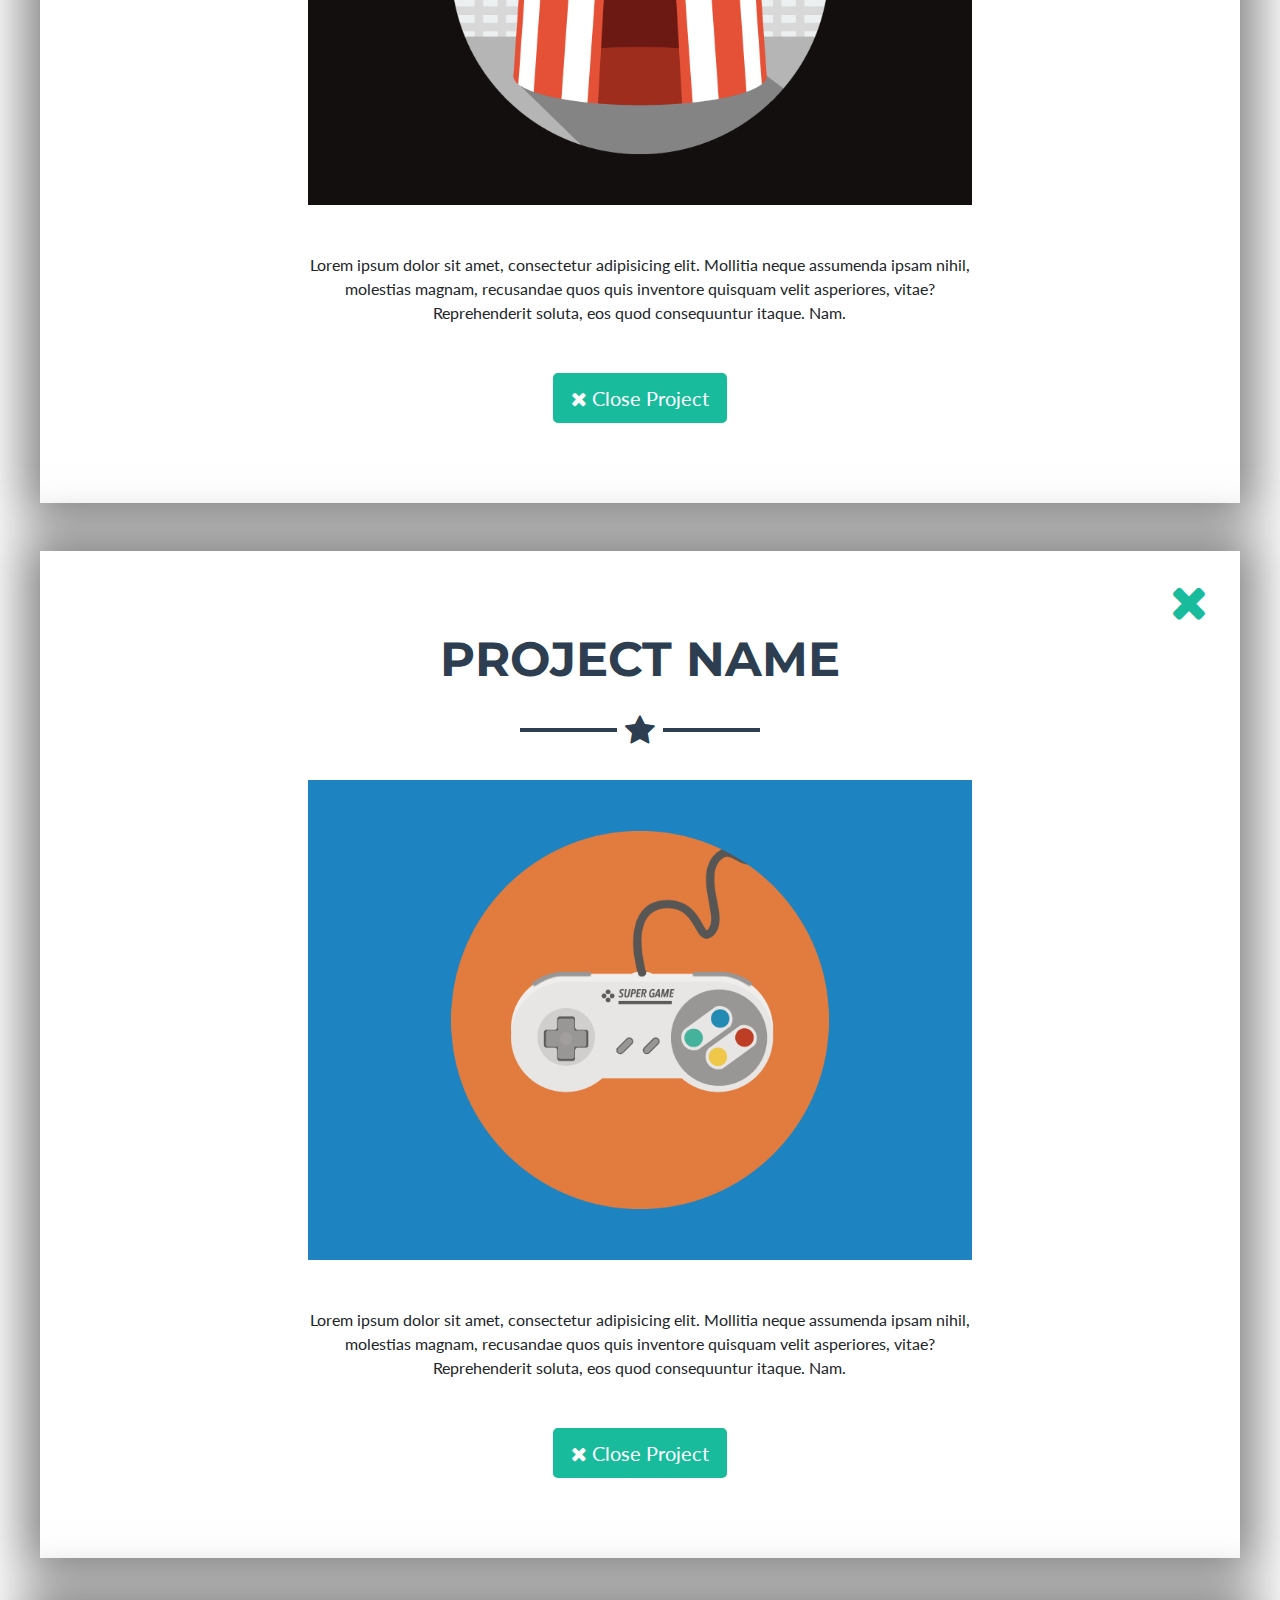
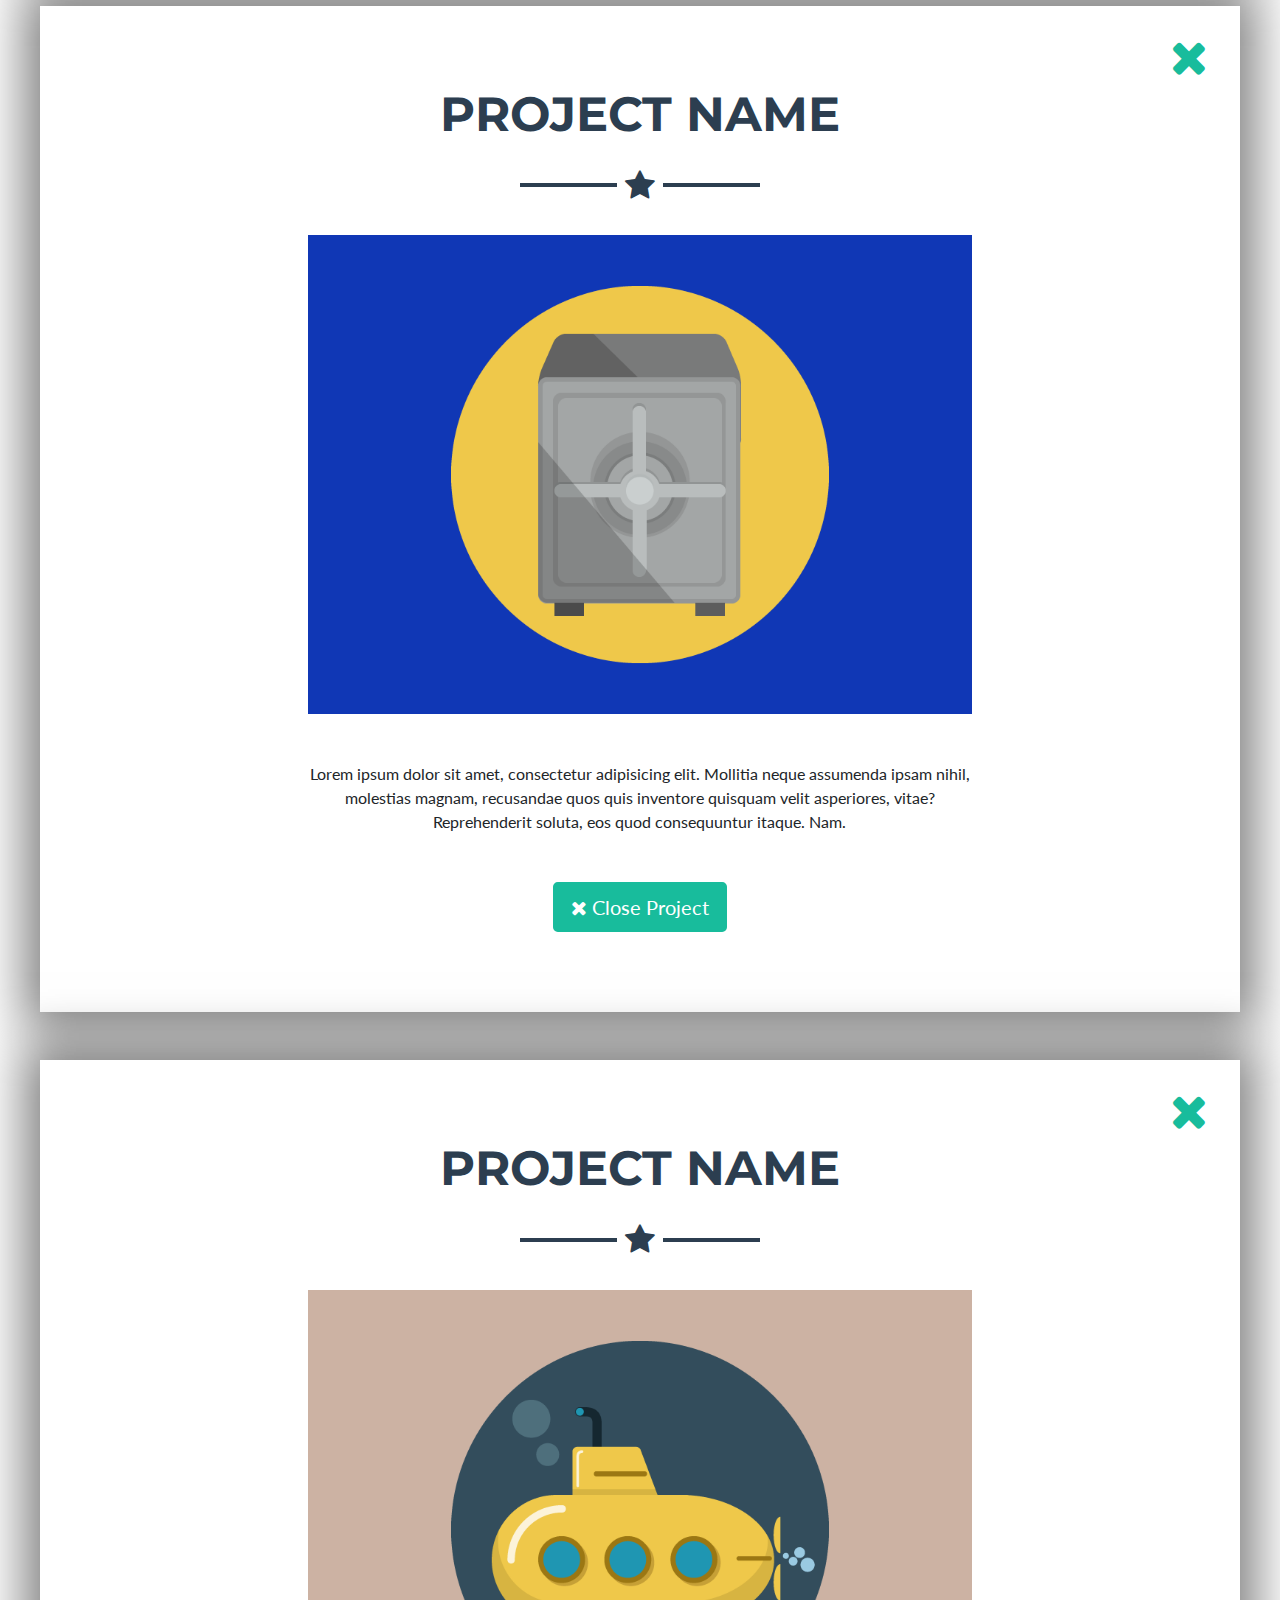
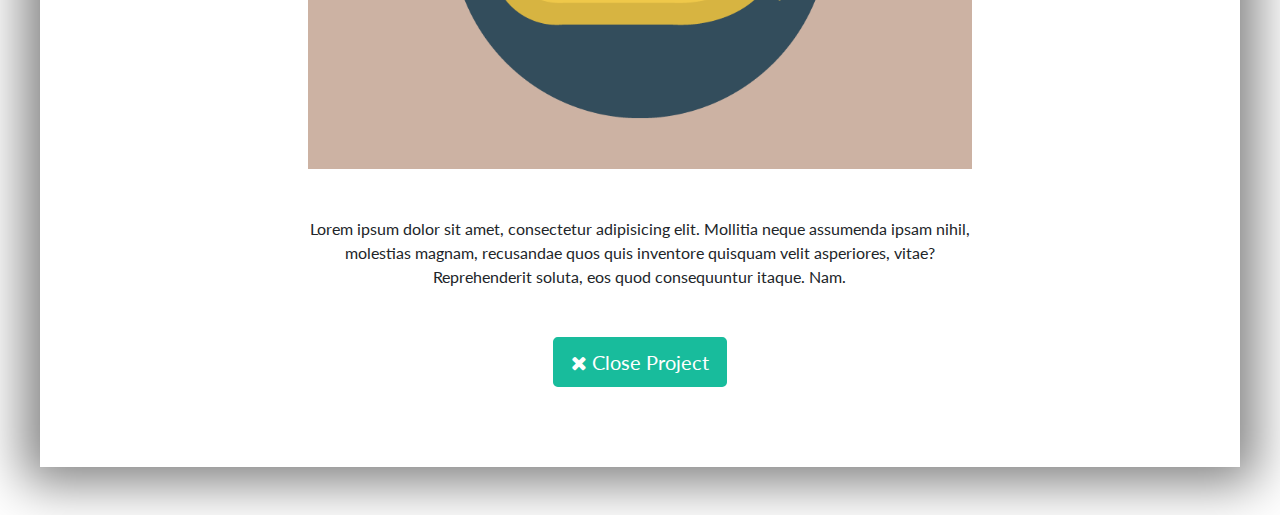
==== commit dbf5e8a0: "Added Micronox ltd tab" ====
--- a/public_html/index.html
+++ b/public_html/index.html
@@ -38,6 +38,9 @@
         </button>
         <div class="collapse navbar-collapse" id="navbarResponsive">
           <ul class="navbar-nav ml-auto">
+			<li class="nav-item mx-0 mx-lg-1">
+              <a class="nav-link py-3 px-0 px-lg-3 rounded js-scroll-trigger" href="#">Micronox Ltd</a>
+            </li>
 			<li class="nav-item mx-0 mx-lg-1">
               <a class="nav-link py-3 px-0 px-lg-3 rounded js-scroll-trigger" href="CV.html">CV</a>
             </li>
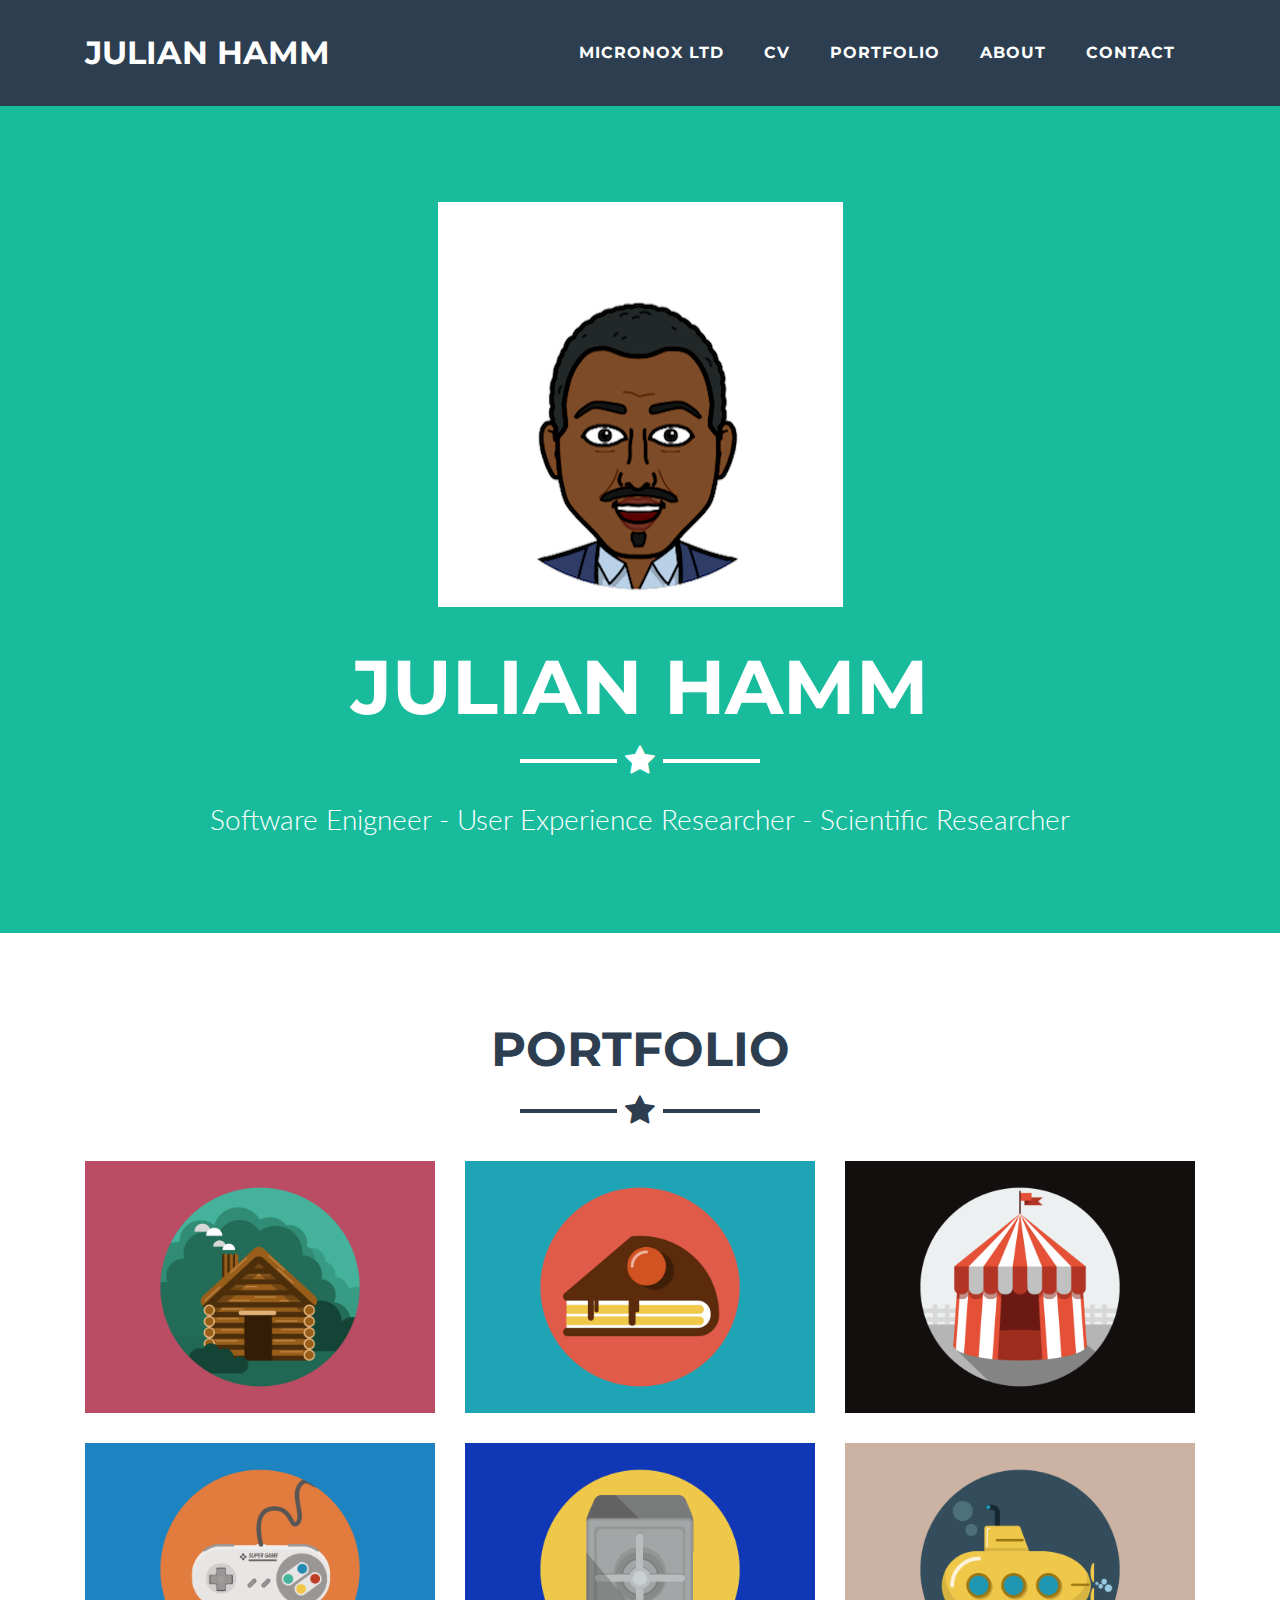
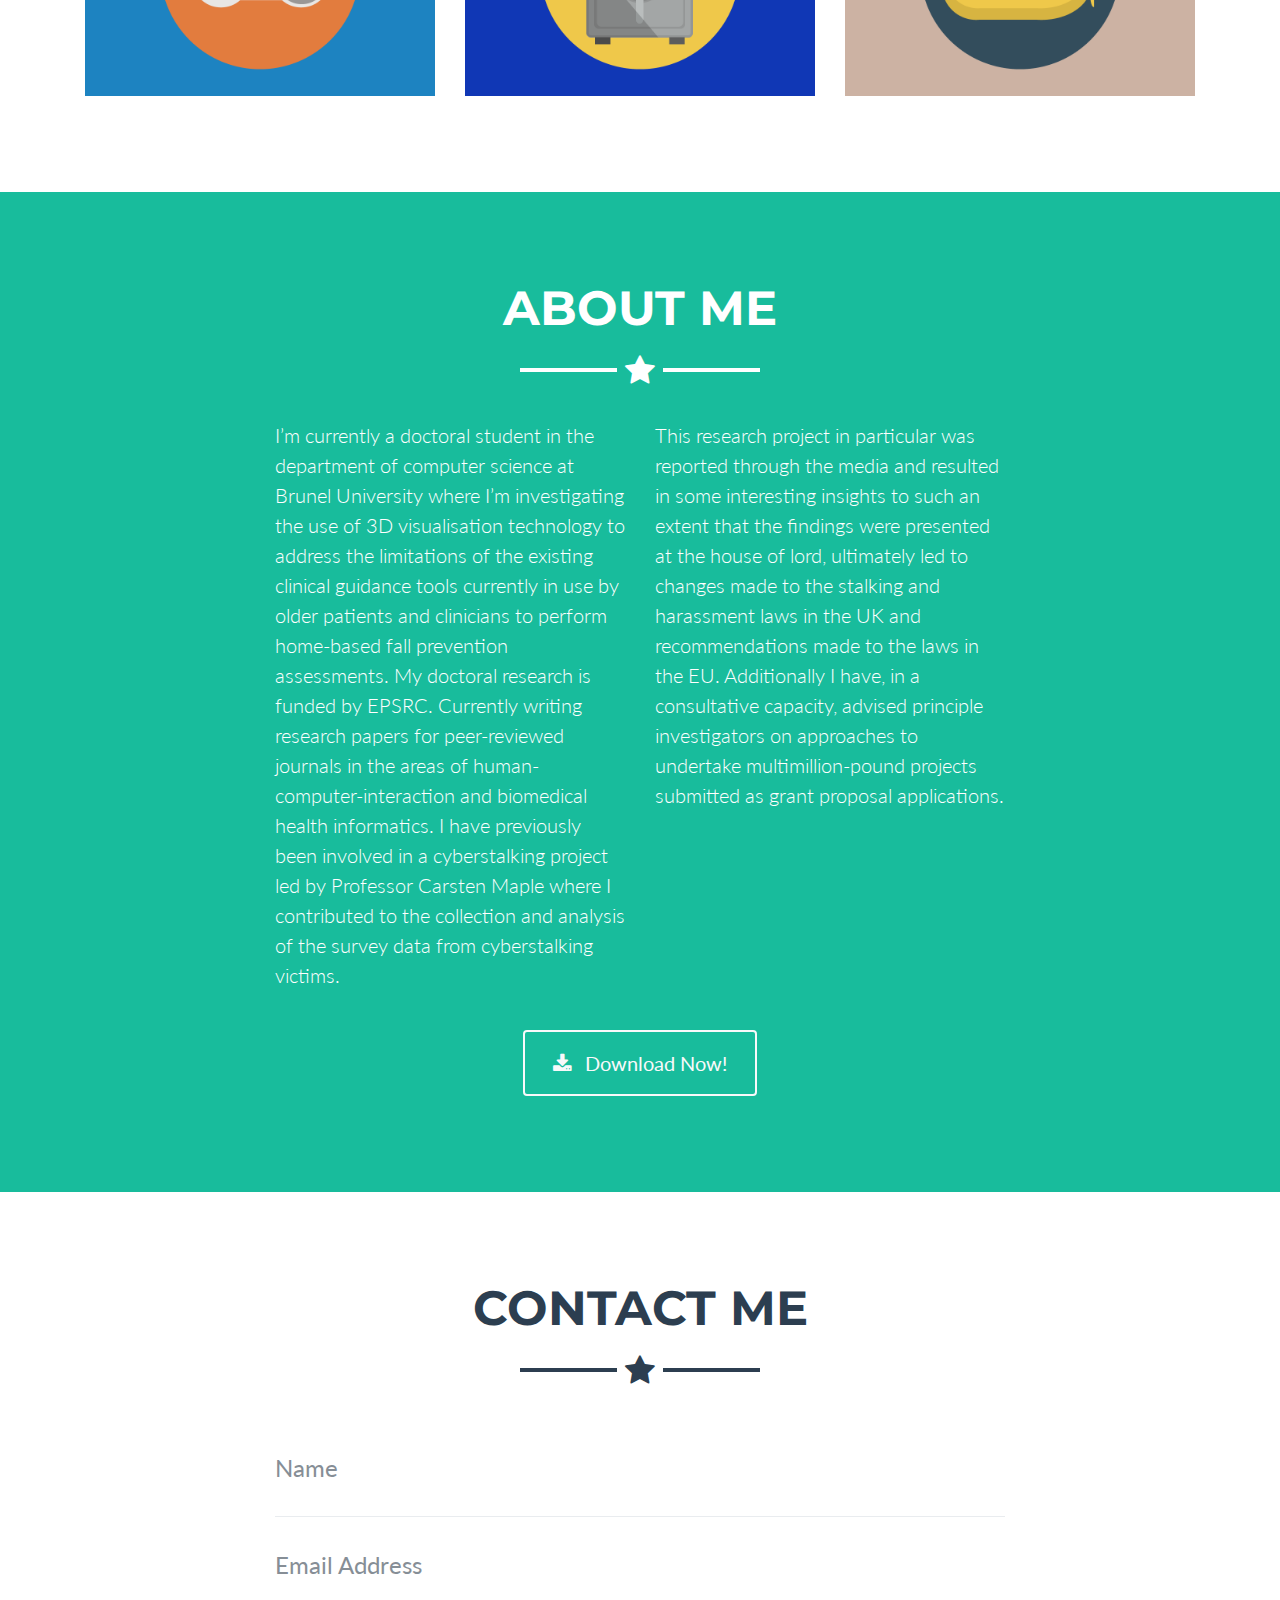
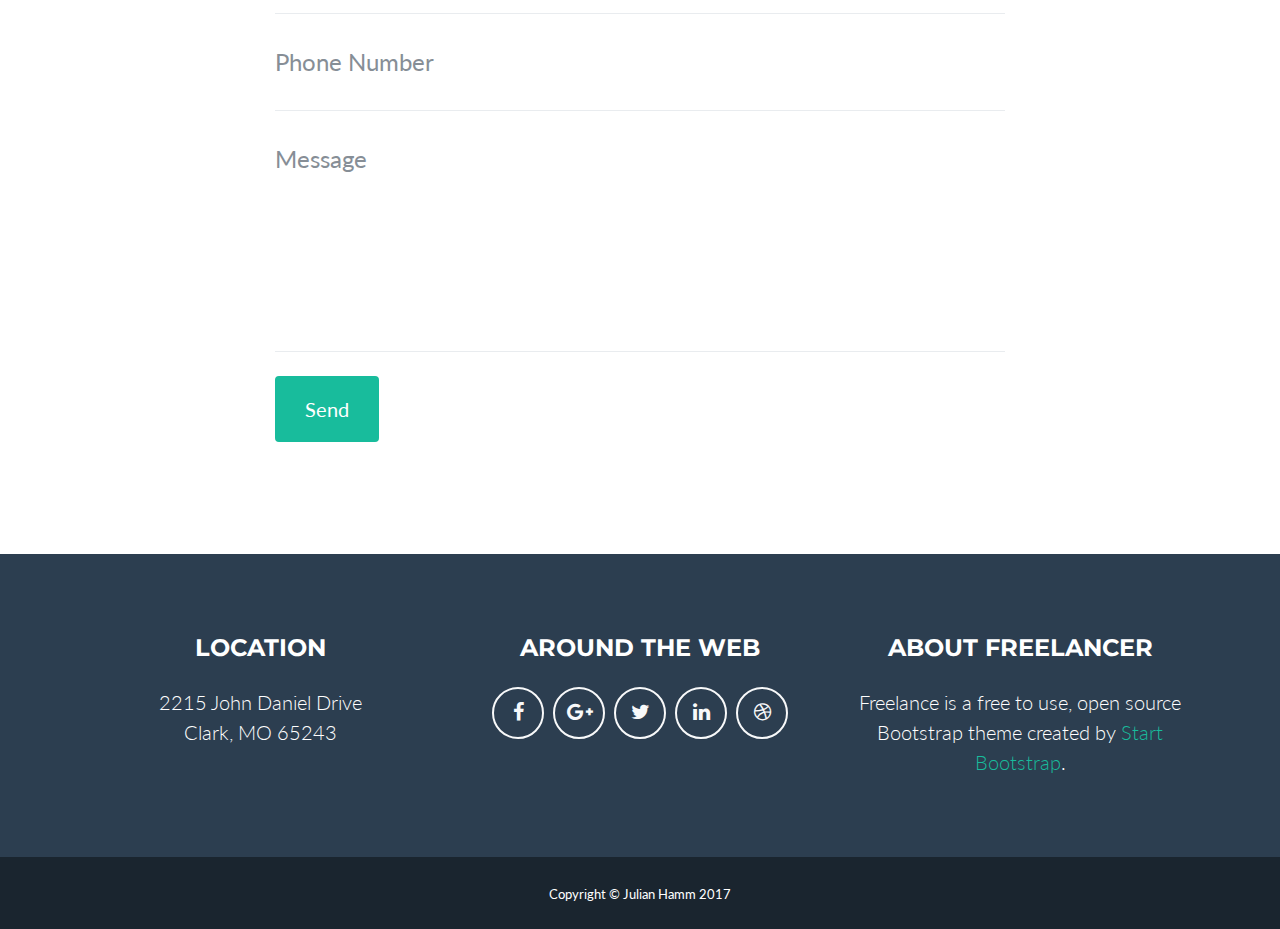
==== commit e4f899ee: "New files" ====
--- a/public_html/index.html
+++ b/public_html/index.html
@@ -17,6 +17,14 @@
     <link href="vendor/font-awesome/css/font-awesome.min.css" rel="stylesheet" type="text/css">
     <link href="https://fonts.googleapis.com/css?family=Montserrat:400,700" rel="stylesheet" type="text/css">
     <link href="https://fonts.googleapis.com/css?family=Lato:400,700,400italic,700italic" rel="stylesheet" type="text/css">
+	  
+	<!-- For popup boxes-->
+  	<script src="https://ajax.googleapis.com/ajax/libs/jquery/3.2.1/jquery.min.js"></script>
+  	<script src="https://maxcdn.bootstrapcdn.com/bootstrap/3.3.7/js/bootstrap.min.js"></script>
+	  
+	<!-- Send email for contact section -->
+	<script src="validator.js"></script>
+    <script src="contact.js"></script>
 
     <!-- Plugin CSS -->
     <link href="vendor/magnific-popup/magnific-popup.css" rel="stylesheet" type="text/css">
@@ -74,8 +82,9 @@
         <h2 class="text-center text-uppercase text-secondary mb-0">Portfolio</h2>
         <hr class="star-dark mb-5">
         <div class="row">
-          <div class="col-md-6 col-lg-4">
-            <a class="portfolio-item d-block mx-auto" href="#portfolio-modal-1">
+			<!-- Modal1 -->
+          <div class="col-md-6 col-lg-4">
+            <a class="portfolio-item d-block mx-auto" data-toggle="modal" data-target="#Modal1">
               <div class="portfolio-item-caption d-flex position-absolute h-100 w-100">
                 <div class="portfolio-item-caption-content my-auto w-100 text-center text-white">
                   <i class="fa fa-search-plus fa-3x"></i>
@@ -84,8 +93,9 @@
               <img class="img-fluid" src="img/portfolio/cabin.png" alt="">
             </a>
           </div>
-          <div class="col-md-6 col-lg-4">
-            <a class="portfolio-item d-block mx-auto" href="#portfolio-modal-2">
+			<!-- Modal2 -->
+          <div class="col-md-6 col-lg-4">
+            <a class="portfolio-item d-block mx-auto" data-toggle="modal" data-target="#Modal2">
               <div class="portfolio-item-caption d-flex position-absolute h-100 w-100">
                 <div class="portfolio-item-caption-content my-auto w-100 text-center text-white">
                   <i class="fa fa-search-plus fa-3x"></i>
@@ -94,8 +104,9 @@
               <img class="img-fluid" src="img/portfolio/cake.png" alt="">
             </a>
           </div>
-          <div class="col-md-6 col-lg-4">
-            <a class="portfolio-item d-block mx-auto" href="#portfolio-modal-3">
+			<!-- Modal3 -->
+          <div class="col-md-6 col-lg-4">
+            <a class="portfolio-item d-block mx-auto" data-toggle="modal" data-target="#Modal3">
               <div class="portfolio-item-caption d-flex position-absolute h-100 w-100">
                 <div class="portfolio-item-caption-content my-auto w-100 text-center text-white">
                   <i class="fa fa-search-plus fa-3x"></i>
@@ -104,8 +115,9 @@
               <img class="img-fluid" src="img/portfolio/circus.png" alt="">
             </a>
           </div>
-          <div class="col-md-6 col-lg-4">
-            <a class="portfolio-item d-block mx-auto" href="#portfolio-modal-4">
+			<!-- Modal4 -->
+          <div class="col-md-6 col-lg-4">
+            <a class="portfolio-item d-block mx-auto" data-toggle="modal" data-target="#Modal4">
               <div class="portfolio-item-caption d-flex position-absolute h-100 w-100">
                 <div class="portfolio-item-caption-content my-auto w-100 text-center text-white">
                   <i class="fa fa-search-plus fa-3x"></i>
@@ -114,8 +126,9 @@
               <img class="img-fluid" src="img/portfolio/game.png" alt="">
             </a>
           </div>
-          <div class="col-md-6 col-lg-4">
-            <a class="portfolio-item d-block mx-auto" href="#portfolio-modal-5">
+			<!-- Modal5 -->
+          <div class="col-md-6 col-lg-4">
+            <a class="portfolio-item d-block mx-auto" data-toggle="modal" data-target="#Modal5">
               <div class="portfolio-item-caption d-flex position-absolute h-100 w-100">
                 <div class="portfolio-item-caption-content my-auto w-100 text-center text-white">
                   <i class="fa fa-search-plus fa-3x"></i>
@@ -124,8 +137,9 @@
               <img class="img-fluid" src="img/portfolio/safe.png" alt="">
             </a>
           </div>
-          <div class="col-md-6 col-lg-4">
-            <a class="portfolio-item d-block mx-auto" href="#portfolio-modal-6">
+			<!-- Modal6 -->
+          <div class="col-md-6 col-lg-4">
+            <a class="portfolio-item d-block mx-auto" data-toggle="modal" data-target="#Modal6">
               <div class="portfolio-item-caption d-flex position-absolute h-100 w-100">
                 <div class="portfolio-item-caption-content my-auto w-100 text-center text-white">
                   <i class="fa fa-search-plus fa-3x"></i>
@@ -141,14 +155,14 @@
     <!-- About Section -->
     <section class="bg-primary text-white mb-0" id="about">
       <div class="container">
-        <h2 class="text-center text-uppercase text-white">About</h2>
+        <h2 class="text-center text-uppercase text-white">About me</h2>
         <hr class="star-light mb-5">
         <div class="row">
           <div class="col-lg-4 ml-auto">
-            <p class="lead">Freelancer is a free bootstrap theme created by Start Bootstrap. The download includes the complete source files including HTML, CSS, and JavaScript as well as optional LESS stylesheets for easy customization.</p>
+            <p class="lead">I’m currently a doctoral student in the department of computer science at Brunel University where I’m investigating the use of 3D visualisation technology to address the limitations of the existing clinical guidance tools currently in use by older patients and clinicians to perform home-based fall prevention assessments. My doctoral research is funded by EPSRC. Currently writing research papers for peer-reviewed journals in the areas of human-computer-interaction and biomedical health informatics. I have previously been involved in a cyberstalking project led by Professor Carsten Maple where I contributed to the collection and analysis of the survey data from cyberstalking victims.</p>
           </div>
           <div class="col-lg-4 mr-auto">
-            <p class="lead">Whether you're a student looking to showcase your work, a professional looking to attract clients, or a graphic artist looking to share your projects, this template is the perfect starting point!</p>
+            <p class="lead">This research project in particular was reported through the media and resulted in some interesting insights to such an extent that the findings were presented at the house of lord, ultimately led to changes made to the stalking and harassment laws in the UK and recommendations made to the laws in the EU. Additionally I have, in a consultative capacity, advised principle investigators on approaches to undertake multimillion-pound projects submitted as grant proposal applications.</p>
           </div>
         </div>
         <div class="text-center mt-4">
@@ -169,32 +183,32 @@
           <div class="col-lg-8 mx-auto">
             <!-- To configure the contact form email address, go to mail/contact_me.php and update the email address in the PHP file on line 19. -->
             <!-- The form should work on most web servers, but if the form is not working you may need to configure your web server differently. -->
-            <form name="sentMessage" id="contactForm" novalidate="novalidate">
+            <form name="sentMessage" id="contact-form" method="post" action="contact.php" role="form" novalidate="novalidate">
               <div class="control-group">
                 <div class="form-group floating-label-form-group controls mb-0 pb-2">
                   <label>Name</label>
-                  <input class="form-control" id="name" type="text" placeholder="Name" required="required" data-validation-required-message="Please enter your name.">
+                  <input class="form-control" id="form_name" type="text" placeholder="Name" required="required" data-validation-required-message="Please enter your name.">
                   <p class="help-block text-danger"></p>
                 </div>
               </div>
               <div class="control-group">
                 <div class="form-group floating-label-form-group controls mb-0 pb-2">
                   <label>Email Address</label>
-                  <input class="form-control" id="email" type="email" placeholder="Email Address" required="required" data-validation-required-message="Please enter your email address.">
+                  <input class="form-control" id="form_email" type="email" name="email" placeholder="Email Address" required="required" data-validation-required-message="Please enter your email address.">
                   <p class="help-block text-danger"></p>
                 </div>
               </div>
               <div class="control-group">
                 <div class="form-group floating-label-form-group controls mb-0 pb-2">
                   <label>Phone Number</label>
-                  <input class="form-control" id="phone" type="tel" placeholder="Phone Number" required="required" data-validation-required-message="Please enter your phone number.">
+                  <input class="form-control" id="form_phone" type="tel" name="phone" placeholder="Phone Number" required="required" data-validation-required-message="Please enter your phone number.">
                   <p class="help-block text-danger"></p>
                 </div>
               </div>
               <div class="control-group">
                 <div class="form-group floating-label-form-group controls mb-0 pb-2">
                   <label>Message</label>
-                  <textarea class="form-control" id="message" rows="5" placeholder="Message" required="required" data-validation-required-message="Please enter a message."></textarea>
+                  <textarea class="form-control" id="form_message" name="message" rows="5" placeholder="Message" required="required" data-validation-required-message="Please enter a message."></textarea>
                   <p class="help-block text-danger"></p>
                 </div>
               </div>
@@ -271,138 +285,132 @@
     </div>
 
     <!-- Portfolio Modals -->
-
-    <!-- Portfolio Modal 1 -->
-    <div class="portfolio-modal mfp-hide" id="portfolio-modal-1">
-      <div class="portfolio-modal-dialog bg-white">
-        <a class="close-button d-none d-md-block portfolio-modal-dismiss" href="#">
-          <i class="fa fa-3x fa-times"></i>
-        </a>
-        <div class="container text-center">
-          <div class="row">
-            <div class="col-lg-8 mx-auto">
-              <h2 class="text-secondary text-uppercase mb-0">Project Name</h2>
-              <hr class="star-dark mb-5">
-              <img class="img-fluid mb-5" src="img/portfolio/cabin.png" alt="">
-              <p class="mb-5">Lorem ipsum dolor sit amet, consectetur adipisicing elit. Mollitia neque assumenda ipsam nihil, molestias magnam, recusandae quos quis inventore quisquam velit asperiores, vitae? Reprehenderit soluta, eos quod consequuntur itaque. Nam.</p>
-              <a class="btn btn-primary btn-lg rounded-pill portfolio-modal-dismiss" href="#">
-                <i class="fa fa-close"></i>
-                Close Project</a>
-            </div>
-          </div>
-        </div>
-      </div>
-    </div>
-
-    <!-- Portfolio Modal 2 -->
-    <div class="portfolio-modal mfp-hide" id="portfolio-modal-2">
-      <div class="portfolio-modal-dialog bg-white">
-        <a class="close-button d-none d-md-block portfolio-modal-dismiss" href="#">
-          <i class="fa fa-3x fa-times"></i>
-        </a>
-        <div class="container text-center">
-          <div class="row">
-            <div class="col-lg-8 mx-auto">
-              <h2 class="text-secondary text-uppercase mb-0">Project Name</h2>
-              <hr class="star-dark mb-5">
-              <img class="img-fluid mb-5" src="img/portfolio/cake.png" alt="">
-              <p class="mb-5">Lorem ipsum dolor sit amet, consectetur adipisicing elit. Mollitia neque assumenda ipsam nihil, molestias magnam, recusandae quos quis inventore quisquam velit asperiores, vitae? Reprehenderit soluta, eos quod consequuntur itaque. Nam.</p>
-              <a class="btn btn-primary btn-lg rounded-pill portfolio-modal-dismiss" href="#">
-                <i class="fa fa-close"></i>
-                Close Project</a>
-            </div>
-          </div>
-        </div>
-      </div>
-    </div>
-
-    <!-- Portfolio Modal 3 -->
-    <div class="portfolio-modal mfp-hide" id="portfolio-modal-3">
-      <div class="portfolio-modal-dialog bg-white">
-        <a class="close-button d-none d-md-block portfolio-modal-dismiss" href="#">
-          <i class="fa fa-3x fa-times"></i>
-        </a>
-        <div class="container text-center">
-          <div class="row">
-            <div class="col-lg-8 mx-auto">
-              <h2 class="text-secondary text-uppercase mb-0">Project Name</h2>
-              <hr class="star-dark mb-5">
-              <img class="img-fluid mb-5" src="img/portfolio/circus.png" alt="">
-              <p class="mb-5">Lorem ipsum dolor sit amet, consectetur adipisicing elit. Mollitia neque assumenda ipsam nihil, molestias magnam, recusandae quos quis inventore quisquam velit asperiores, vitae? Reprehenderit soluta, eos quod consequuntur itaque. Nam.</p>
-              <a class="btn btn-primary btn-lg rounded-pill portfolio-modal-dismiss" href="#">
-                <i class="fa fa-close"></i>
-                Close Project</a>
-            </div>
-          </div>
-        </div>
-      </div>
-    </div>
-
-    <!-- Portfolio Modal 4 -->
-    <div class="portfolio-modal mfp-hide" id="portfolio-modal-4">
-      <div class="portfolio-modal-dialog bg-white">
-        <a class="close-button d-none d-md-block portfolio-modal-dismiss" href="#">
-          <i class="fa fa-3x fa-times"></i>
-        </a>
-        <div class="container text-center">
-          <div class="row">
-            <div class="col-lg-8 mx-auto">
-              <h2 class="text-secondary text-uppercase mb-0">Project Name</h2>
-              <hr class="star-dark mb-5">
-              <img class="img-fluid mb-5" src="img/portfolio/game.png" alt="">
-              <p class="mb-5">Lorem ipsum dolor sit amet, consectetur adipisicing elit. Mollitia neque assumenda ipsam nihil, molestias magnam, recusandae quos quis inventore quisquam velit asperiores, vitae? Reprehenderit soluta, eos quod consequuntur itaque. Nam.</p>
-              <a class="btn btn-primary btn-lg rounded-pill portfolio-modal-dismiss" href="#">
-                <i class="fa fa-close"></i>
-                Close Project</a>
-            </div>
-          </div>
-        </div>
-      </div>
-    </div>
-
-    <!-- Portfolio Modal 5 -->
-    <div class="portfolio-modal mfp-hide" id="portfolio-modal-5">
-      <div class="portfolio-modal-dialog bg-white">
-        <a class="close-button d-none d-md-block portfolio-modal-dismiss" href="#">
-          <i class="fa fa-3x fa-times"></i>
-        </a>
-        <div class="container text-center">
-          <div class="row">
-            <div class="col-lg-8 mx-auto">
-              <h2 class="text-secondary text-uppercase mb-0">Project Name</h2>
-              <hr class="star-dark mb-5">
-              <img class="img-fluid mb-5" src="img/portfolio/safe.png" alt="">
-              <p class="mb-5">Lorem ipsum dolor sit amet, consectetur adipisicing elit. Mollitia neque assumenda ipsam nihil, molestias magnam, recusandae quos quis inventore quisquam velit asperiores, vitae? Reprehenderit soluta, eos quod consequuntur itaque. Nam.</p>
-              <a class="btn btn-primary btn-lg rounded-pill portfolio-modal-dismiss" href="#">
-                <i class="fa fa-close"></i>
-                Close Project</a>
-            </div>
-          </div>
-        </div>
-      </div>
-    </div>
-
-    <!-- Portfolio Modal 6 -->
-    <div class="portfolio-modal mfp-hide" id="portfolio-modal-6">
-      <div class="portfolio-modal-dialog bg-white">
-        <a class="close-button d-none d-md-block portfolio-modal-dismiss" href="#">
-          <i class="fa fa-3x fa-times"></i>
-        </a>
-        <div class="container text-center">
-          <div class="row">
-            <div class="col-lg-8 mx-auto">
-              <h2 class="text-secondary text-uppercase mb-0">Project Name</h2>
-              <hr class="star-dark mb-5">
-              <img class="img-fluid mb-5" src="img/portfolio/submarine.png" alt="">
-              <p class="mb-5">Lorem ipsum dolor sit amet, consectetur adipisicing elit. Mollitia neque assumenda ipsam nihil, molestias magnam, recusandae quos quis inventore quisquam velit asperiores, vitae? Reprehenderit soluta, eos quod consequuntur itaque. Nam.</p>
-              <a class="btn btn-primary btn-lg rounded-pill portfolio-modal-dismiss" href="#">
-                <i class="fa fa-close"></i>
-                Close Project</a>
-            </div>
-          </div>
-        </div>
-      </div>
-    </div>
+	  
+	  <!-- Modal1 -->
+	  <div class="modal fade" id="Modal1" role="dialog">
+		<div class="modal-dialog">
+
+		  <!-- Modal content-->
+		  <div class="modal-content">
+			<div class="modal-header">
+			  <button type="button" class="close" data-dismiss="modal">&times;</button>
+			  <h4 class="modal-title">Modal1 Header</h4>
+			</div>
+			<div class="modal-body">
+			  <p>Some text in the modal1.</p>
+			</div>
+			<div class="modal-footer">
+			  <button type="button" class="btn btn-default" data-dismiss="modal">Close</button>
+			</div>
+		  </div>
+
+		</div>
+	  </div>
+	  
+	  <!-- Modal2 -->
+	  <div class="modal fade" id="Modal2" role="dialog">
+		<div class="modal-dialog">
+
+		  <!-- Modal content-->
+		  <div class="modal-content">
+			<div class="modal-header">
+			  <button type="button" class="close" data-dismiss="modal">&times;</button>
+			  <h4 class="modal-title">Modal2 Header</h4>
+			</div>
+			<div class="modal-body">
+			  <p>Some text in the modal2.</p>
+			</div>
+			<div class="modal-footer">
+			  <button type="button" class="btn btn-default" data-dismiss="modal">Close</button>
+			</div>
+		  </div>
+
+		</div>
+	  </div>
+	  
+	  <!-- Modal3 -->
+	  <div class="modal fade" id="Modal3" role="dialog">
+		<div class="modal-dialog">
+
+		  <!-- Modal content-->
+		  <div class="modal-content">
+			<div class="modal-header">
+			  <button type="button" class="close" data-dismiss="modal">&times;</button>
+			  <h4 class="modal-title">Modal3 Header</h4>
+			</div>
+			<div class="modal-body">
+			  <p>Some text in the modal3.</p>
+			</div>
+			<div class="modal-footer">
+			  <button type="button" class="btn btn-default" data-dismiss="modal">Close</button>
+			</div>
+		  </div>
+
+		</div>
+	  </div>
+	  
+	  <!-- Modal4 -->
+	  <div class="modal fade" id="Modal4" role="dialog">
+		<div class="modal-dialog">
+
+		  <!-- Modal content-->
+		  <div class="modal-content">
+			<div class="modal-header">
+			  <button type="button" class="close" data-dismiss="modal">&times;</button>
+			  <h4 class="modal-title">Modal4 Header</h4>
+			</div>
+			<div class="modal-body">
+			  <p>Some text in the modal4.</p>
+			</div>
+			<div class="modal-footer">
+			  <button type="button" class="btn btn-default" data-dismiss="modal">Close</button>
+			</div>
+		  </div>
+
+		</div>
+	  </div>
+	  
+	  <!-- Modal5 -->
+	  <div class="modal fade" id="Modal5" role="dialog">
+		<div class="modal-dialog">
+
+		  <!-- Modal content-->
+		  <div class="modal-content">
+			<div class="modal-header">
+			  <button type="button" class="close" data-dismiss="modal">&times;</button>
+			  <h4 class="modal-title">Modal5 Header</h4>
+			</div>
+			<div class="modal-body">
+			  <p>Some text in the modal5.</p>
+			</div>
+			<div class="modal-footer">
+			  <button type="button" class="btn btn-default" data-dismiss="modal">Close</button>
+			</div>
+		  </div>
+
+		</div>
+	  </div>
+	  
+	  <!-- Modal6 -->
+	  <div class="modal fade" id="Modal6" role="dialog">
+		<div class="modal-dialog">
+
+		  <!-- Modal content-->
+		  <div class="modal-content">
+			<div class="modal-header">
+			  <button type="button" class="close" data-dismiss="modal">&times;</button>
+			  <h4 class="modal-title">Modal6 Header</h4>
+			</div>
+			<div class="modal-body">
+			  <p>Some text in the modal6.</p>
+			</div>
+			<div class="modal-footer">
+			  <button type="button" class="btn btn-default" data-dismiss="modal">Close</button>
+			</div>
+		  </div>
+
+		</div>
+	  </div>
 
     <!-- Bootstrap core JavaScript -->
     <script src="vendor/jquery/jquery.min.js"></script>
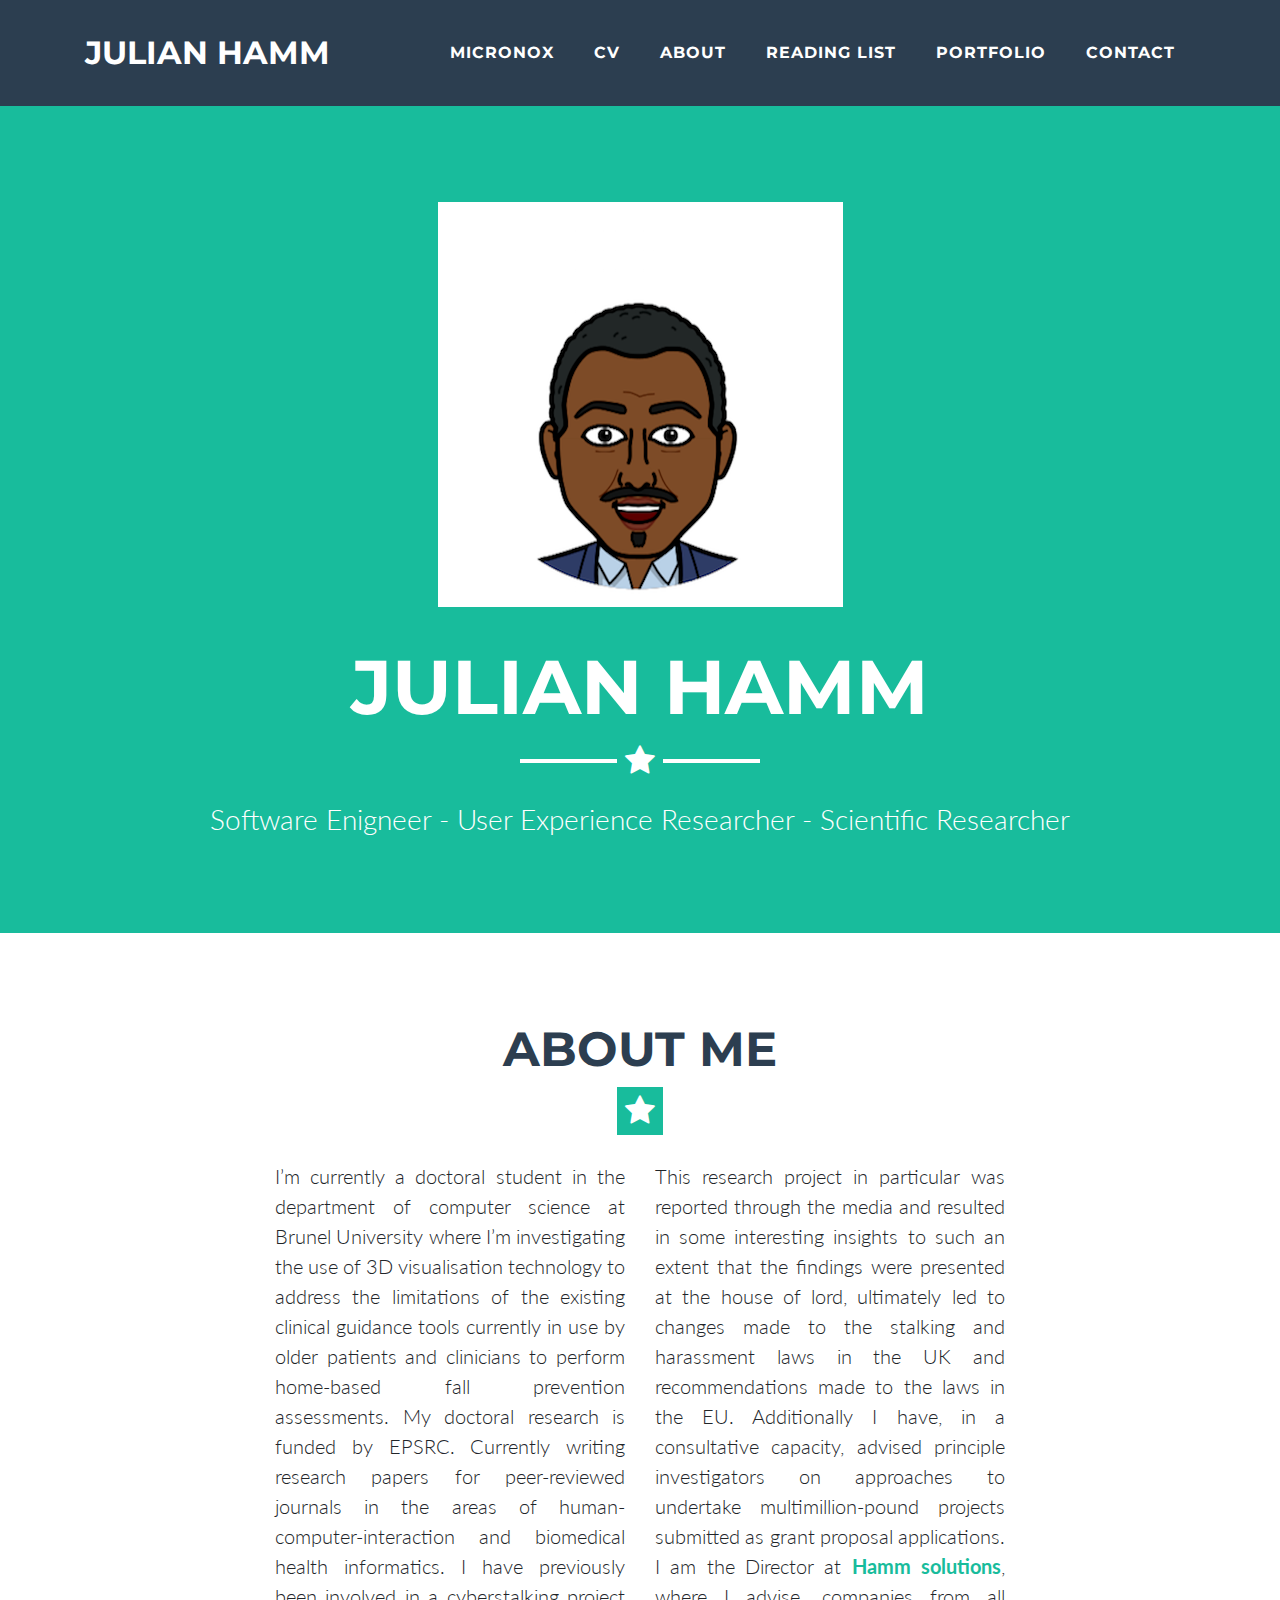
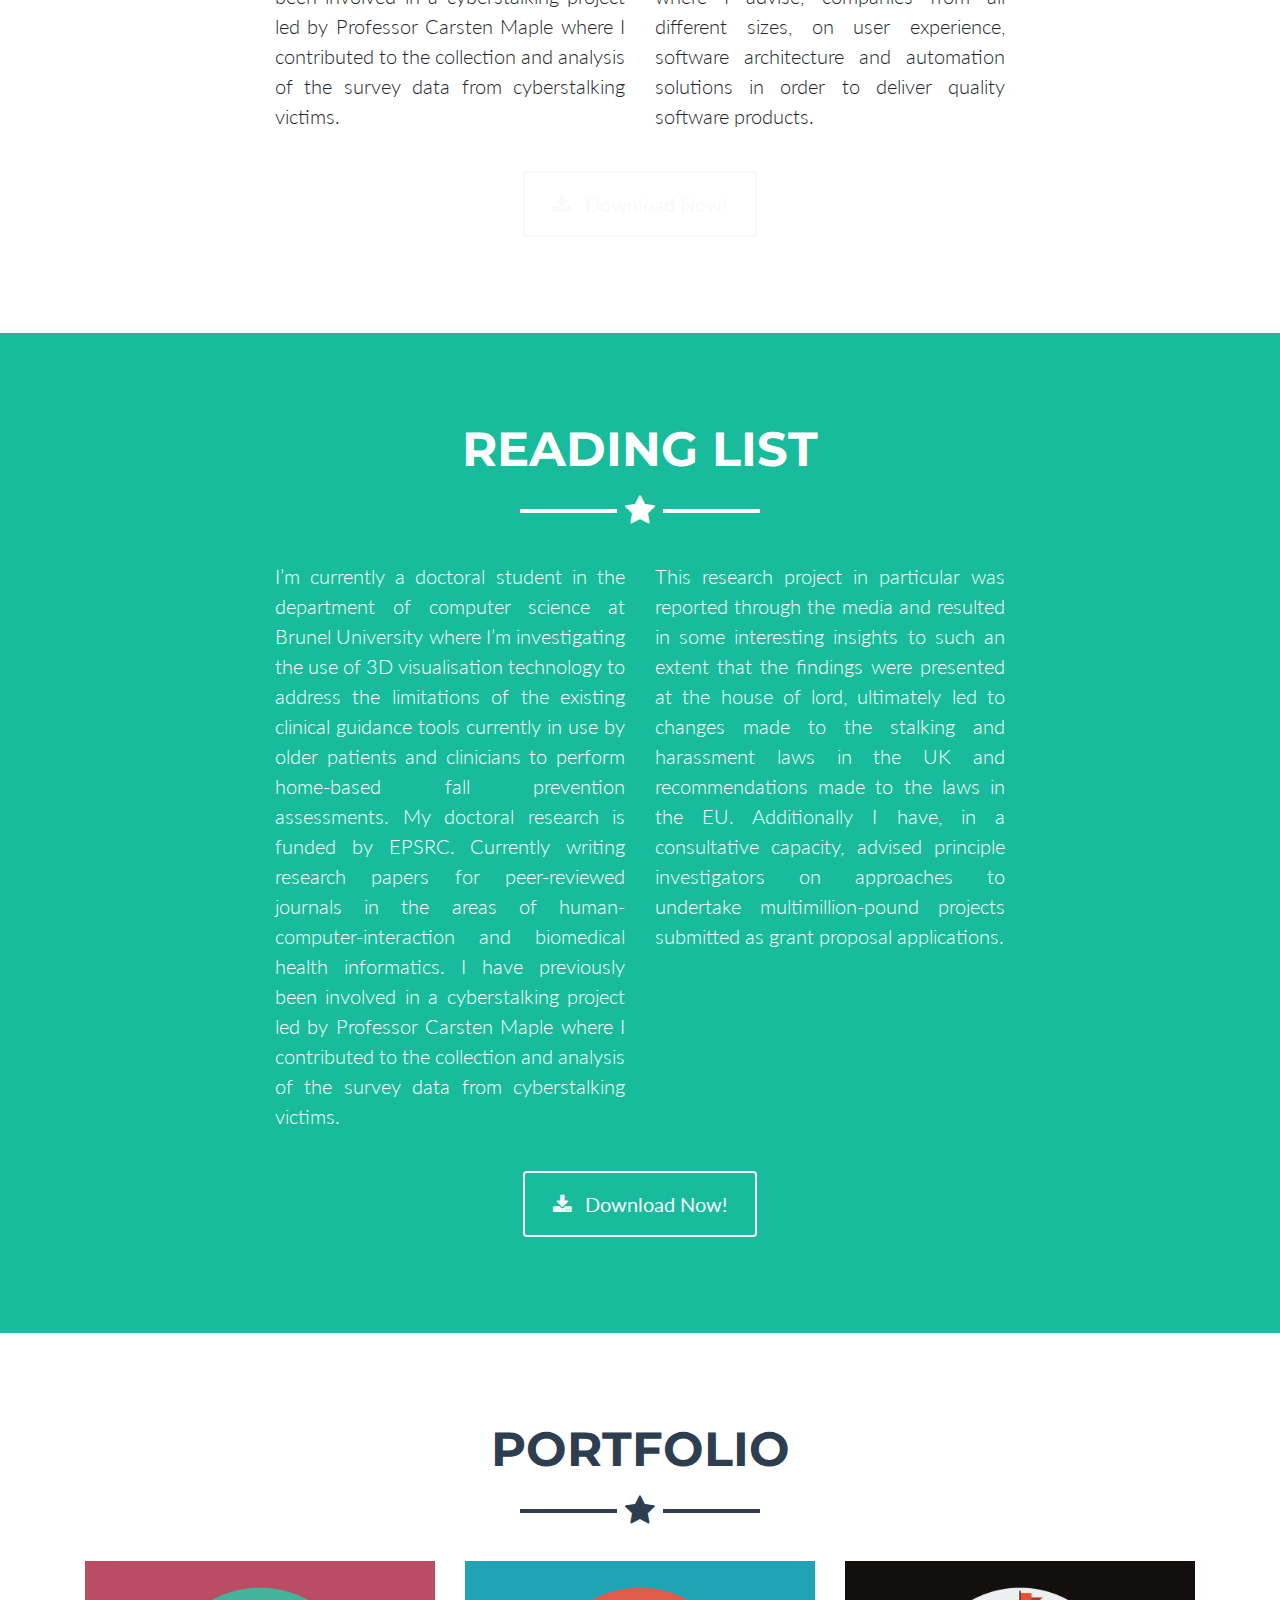
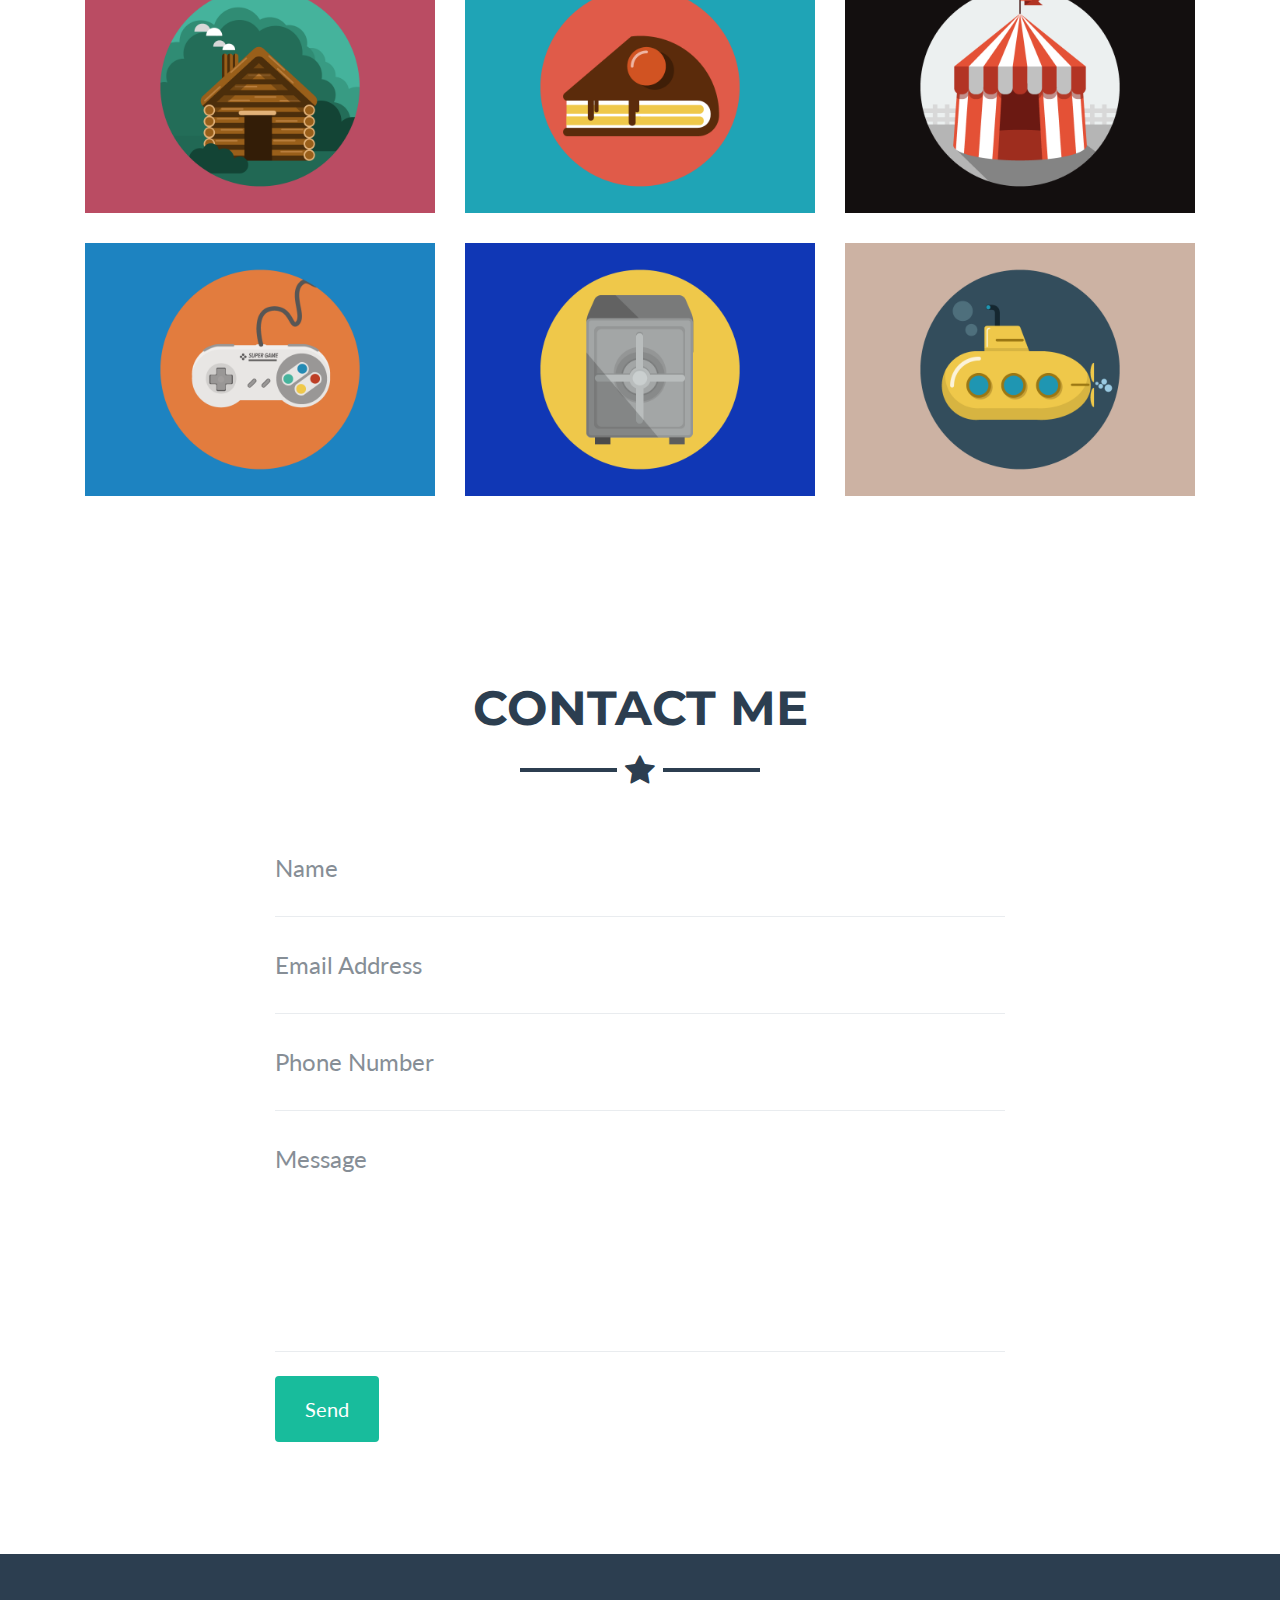
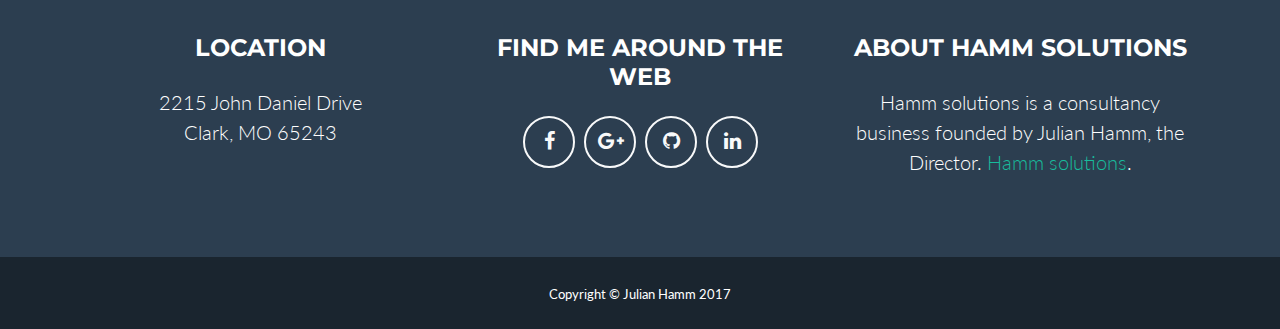
==== commit 67fc936c: "Added files" ====
--- a/public_html/index.html
+++ b/public_html/index.html
@@ -47,16 +47,19 @@
         <div class="collapse navbar-collapse" id="navbarResponsive">
           <ul class="navbar-nav ml-auto">
 			<li class="nav-item mx-0 mx-lg-1">
-              <a class="nav-link py-3 px-0 px-lg-3 rounded js-scroll-trigger" href="#">Micronox Ltd</a>
+              <a class="nav-link py-3 px-0 px-lg-3 rounded js-scroll-trigger" href="http://www.micronox.co.uk" target="_blank">Micronox</a>
             </li>
 			<li class="nav-item mx-0 mx-lg-1">
-              <a class="nav-link py-3 px-0 px-lg-3 rounded js-scroll-trigger" href="CV.html">CV</a>
+              <a class="nav-link py-3 px-0 px-lg-3 rounded js-scroll-trigger" href="CV.html" target="_blank">CV</a>
+            </li>
+			<li class="nav-item mx-0 mx-lg-1">
+              <a class="nav-link py-3 px-0 px-lg-3 rounded js-scroll-trigger" href="#about">About</a>
+            </li>
+			<li class="nav-item mx-0 mx-lg-1">
+              <a class="nav-link py-3 px-0 px-lg-3 rounded js-scroll-trigger" href="#readinglist">Reading list</a>
             </li>
             <li class="nav-item mx-0 mx-lg-1">
               <a class="nav-link py-3 px-0 px-lg-3 rounded js-scroll-trigger" href="#portfolio">Portfolio</a>
-            </li>
-            <li class="nav-item mx-0 mx-lg-1">
-              <a class="nav-link py-3 px-0 px-lg-3 rounded js-scroll-trigger" href="#about">About</a>
             </li>
             <li class="nav-item mx-0 mx-lg-1">
               <a class="nav-link py-3 px-0 px-lg-3 rounded js-scroll-trigger" href="#contact">Contact</a>
@@ -76,6 +79,50 @@
       </div>
     </header>
 
+    <!-- About Section -->
+    <section id="about">
+      <div class="container">
+        <h2 class="text-center text-uppercase text-secondary mb-0">About me</h2>
+        <hr class="star-light mb-5">
+        <div class="row">
+          <div class="col-lg-4 ml-auto">
+            <p class="lead" align="justify">I’m currently a doctoral student in the department of computer science at Brunel University where I’m investigating the use of 3D visualisation technology to address the limitations of the existing clinical guidance tools currently in use by older patients and clinicians to perform home-based fall prevention assessments. My doctoral research is funded by EPSRC. Currently writing research papers for peer-reviewed journals in the areas of human-computer-interaction and biomedical health informatics. I have previously been involved in a cyberstalking project led by Professor Carsten Maple where I contributed to the collection and analysis of the survey data from cyberstalking victims.</p>
+          </div>
+          <div class="col-lg-4 mr-auto">
+            <p class="lead" align="justify">This research project in particular was reported through the media and resulted in some interesting insights to such an extent that the findings were presented at the house of lord, ultimately led to changes made to the stalking and harassment laws in the UK and recommendations made to the laws in the EU. Additionally I have, in a consultative capacity, advised principle investigators on approaches to undertake multimillion-pound projects submitted as grant proposal applications. I am the Director at <a class="font-weight-bold" href="http://www.hammsolutions.co.uk" target="_blank">Hamm solutions</a>, where I advise, companies from all different sizes, on user experience, software architecture and automation solutions in order to deliver quality software products. </p>
+          </div>
+        </div>
+        <div class="text-center mt-4">
+          <a class="btn btn-xl btn-outline-light" href="https://www.dropbox.com/s/m2mfcmlgi008l1n/CV.pdf?dl=0">
+            <i class="fa fa-download mr-2"></i>
+            Download Now!
+          </a>
+        </div>
+      </div>
+    </section>
+	  
+	<!-- Reading list Section -->
+    <section class="bg-primary text-white mb-0" id="readinglist">
+      <div class="container">
+        <h2 class="text-center text-uppercase text-white">Reading list</h2>
+        <hr class="star-light mb-5">
+        <div class="row">
+          <div class="col-lg-4 ml-auto">
+            <p class="lead" align="justify">I’m currently a doctoral student in the department of computer science at Brunel University where I’m investigating the use of 3D visualisation technology to address the limitations of the existing clinical guidance tools currently in use by older patients and clinicians to perform home-based fall prevention assessments. My doctoral research is funded by EPSRC. Currently writing research papers for peer-reviewed journals in the areas of human-computer-interaction and biomedical health informatics. I have previously been involved in a cyberstalking project led by Professor Carsten Maple where I contributed to the collection and analysis of the survey data from cyberstalking victims.</p>
+          </div>
+          <div class="col-lg-4 mr-auto">
+            <p class="lead" align="justify">This research project in particular was reported through the media and resulted in some interesting insights to such an extent that the findings were presented at the house of lord, ultimately led to changes made to the stalking and harassment laws in the UK and recommendations made to the laws in the EU. Additionally I have, in a consultative capacity, advised principle investigators on approaches to undertake multimillion-pound projects submitted as grant proposal applications.</p>
+          </div>
+        </div>
+        <div class="text-center mt-4">
+          <a class="btn btn-xl btn-outline-light" href="https://www.dropbox.com/s/m2mfcmlgi008l1n/CV.pdf?dl=0">
+            <i class="fa fa-download mr-2"></i>
+            Download Now!
+          </a>
+        </div>
+      </div>
+    </section>
+	  
     <!-- Portfolio Grid Section -->
     <section class="portfolio" id="portfolio">
       <div class="container">
@@ -151,28 +198,7 @@
         </div>
       </div>
     </section>
-
-    <!-- About Section -->
-    <section class="bg-primary text-white mb-0" id="about">
-      <div class="container">
-        <h2 class="text-center text-uppercase text-white">About me</h2>
-        <hr class="star-light mb-5">
-        <div class="row">
-          <div class="col-lg-4 ml-auto">
-            <p class="lead">I’m currently a doctoral student in the department of computer science at Brunel University where I’m investigating the use of 3D visualisation technology to address the limitations of the existing clinical guidance tools currently in use by older patients and clinicians to perform home-based fall prevention assessments. My doctoral research is funded by EPSRC. Currently writing research papers for peer-reviewed journals in the areas of human-computer-interaction and biomedical health informatics. I have previously been involved in a cyberstalking project led by Professor Carsten Maple where I contributed to the collection and analysis of the survey data from cyberstalking victims.</p>
-          </div>
-          <div class="col-lg-4 mr-auto">
-            <p class="lead">This research project in particular was reported through the media and resulted in some interesting insights to such an extent that the findings were presented at the house of lord, ultimately led to changes made to the stalking and harassment laws in the UK and recommendations made to the laws in the EU. Additionally I have, in a consultative capacity, advised principle investigators on approaches to undertake multimillion-pound projects submitted as grant proposal applications.</p>
-          </div>
-        </div>
-        <div class="text-center mt-4">
-          <a class="btn btn-xl btn-outline-light" href="#">
-            <i class="fa fa-download mr-2"></i>
-            Download Now!
-          </a>
-        </div>
-      </div>
-    </section>
+	  
 
     <!-- Contact Section -->
     <section id="contact">
@@ -233,39 +259,34 @@
               <br>Clark, MO 65243</p>
           </div>
           <div class="col-md-4 mb-5 mb-lg-0">
-            <h4 class="text-uppercase mb-4">Around the Web</h4>
+            <h4 class="text-uppercase mb-4">Find me around the Web</h4>
             <ul class="list-inline mb-0">
               <li class="list-inline-item">
-                <a class="btn btn-outline-light btn-social text-center rounded-circle" href="#">
+                <a class="btn btn-outline-light btn-social text-center rounded-circle" href="https://www.facebook.com/julian.hamm.92">
                   <i class="fa fa-fw fa-facebook"></i>
                 </a>
               </li>
               <li class="list-inline-item">
-                <a class="btn btn-outline-light btn-social text-center rounded-circle" href="#">
+                <a class="btn btn-outline-light btn-social text-center rounded-circle" href="https://plus.google.com/u/0/118178965751899353533">
                   <i class="fa fa-fw fa-google-plus"></i>
                 </a>
               </li>
               <li class="list-inline-item">
                 <a class="btn btn-outline-light btn-social text-center rounded-circle" href="#">
-                  <i class="fa fa-fw fa-twitter"></i>
+                  <i class="fa fa-fw fa-github"></i>
                 </a>
               </li>
               <li class="list-inline-item">
-                <a class="btn btn-outline-light btn-social text-center rounded-circle" href="#">
+                <a class="btn btn-outline-light btn-social text-center rounded-circle" href="www.linkedin.com/in/julian-hamm-71356719">
                   <i class="fa fa-fw fa-linkedin"></i>
                 </a>
               </li>
-              <li class="list-inline-item">
-                <a class="btn btn-outline-light btn-social text-center rounded-circle" href="#">
-                  <i class="fa fa-fw fa-dribbble"></i>
-                </a>
-              </li>
             </ul>
           </div>
           <div class="col-md-4">
-            <h4 class="text-uppercase mb-4">About Freelancer</h4>
-            <p class="lead mb-0">Freelance is a free to use, open source Bootstrap theme created by
-              <a href="http://startbootstrap.com">Start Bootstrap</a>.</p>
+            <h4 class="text-uppercase mb-4">About Hamm solutions</h4>
+            <p class="lead mb-0">Hamm solutions is a consultancy business founded by Julian Hamm, the Director.
+              <a href="http://www.hammsolutions.co.uk">Hamm solutions</a>.</p>
           </div>
         </div>
       </div>
@@ -298,6 +319,9 @@
 			</div>
 			<div class="modal-body">
 			  <p>Some text in the modal1.</p>
+				<!-- Spotify widget -->
+				<iframe src="https://open.spotify.com/embed?uri=spotify:album:4CzT5ueFBRpbILw34HQYxi"
+				width="300" height="380" frameborder="0" allowtransparency="true"></iframe>
 			</div>
 			<div class="modal-footer">
 			  <button type="button" class="btn btn-default" data-dismiss="modal">Close</button>
